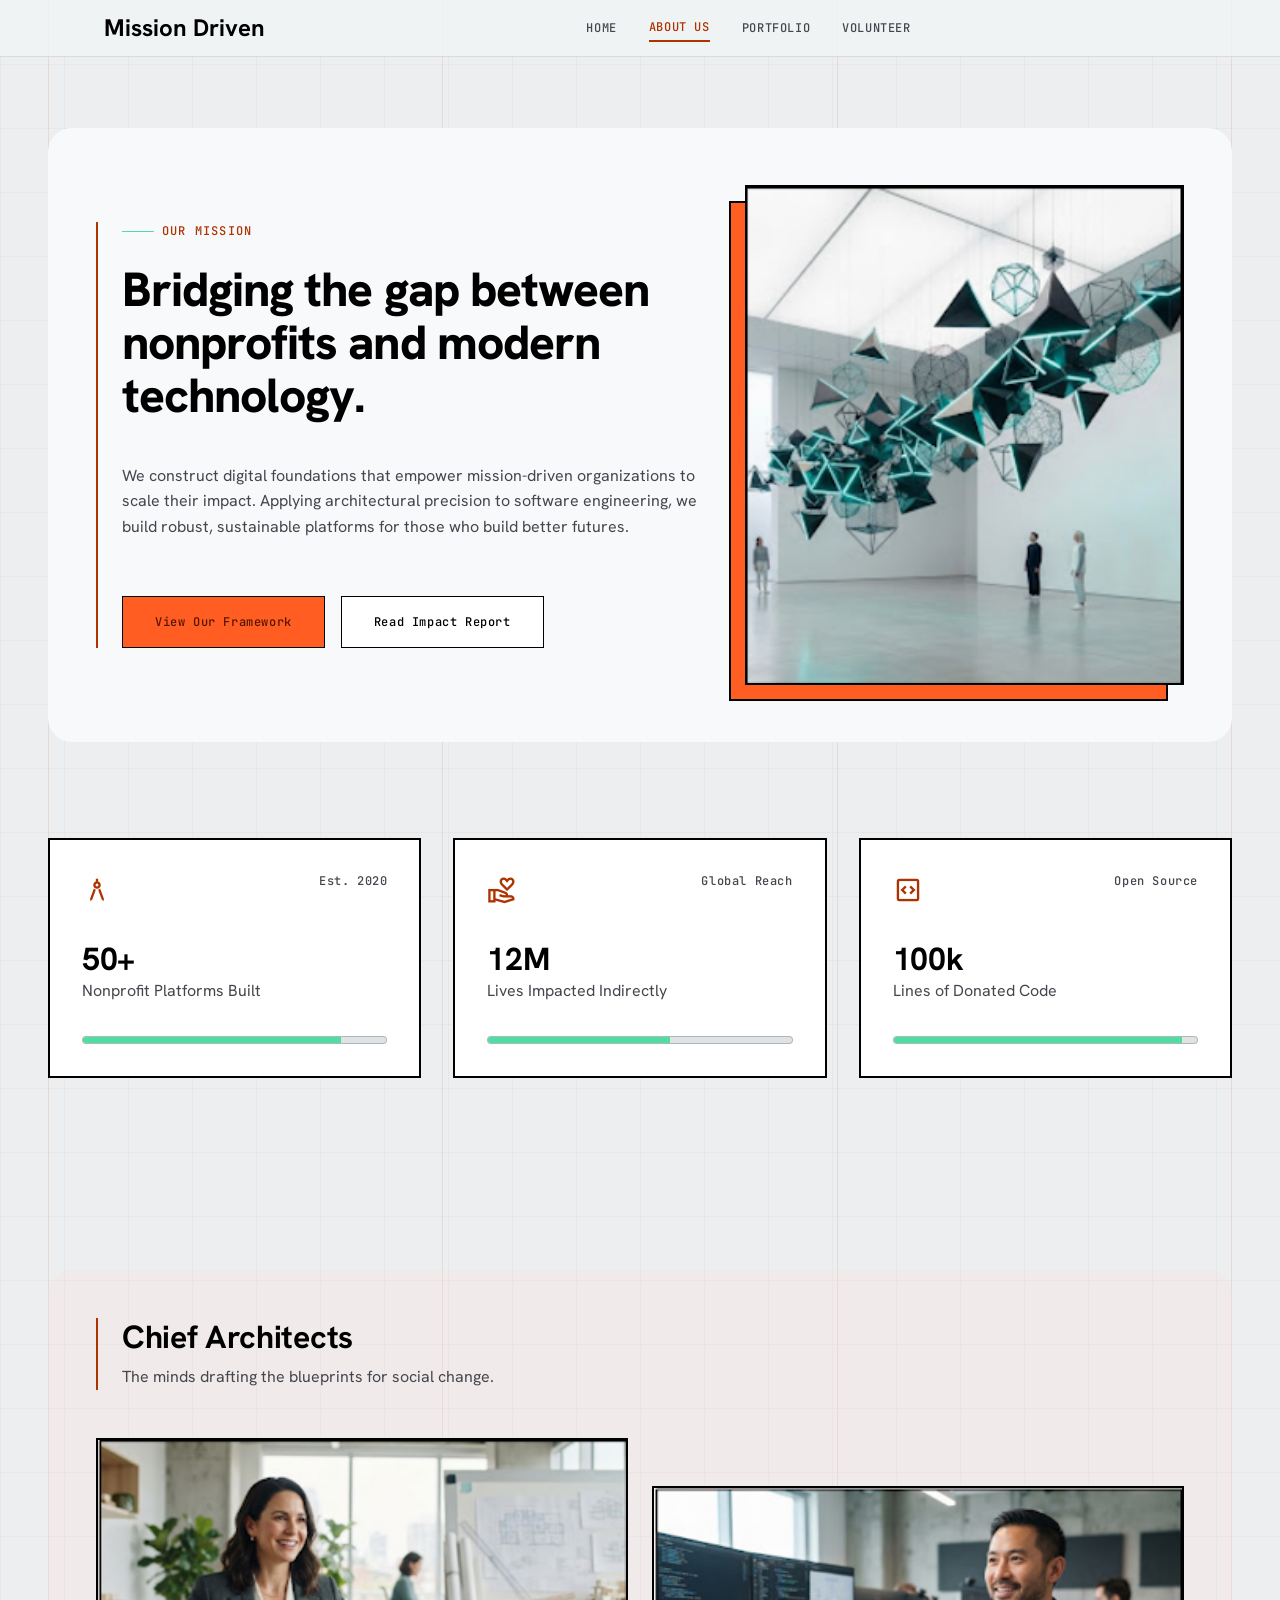
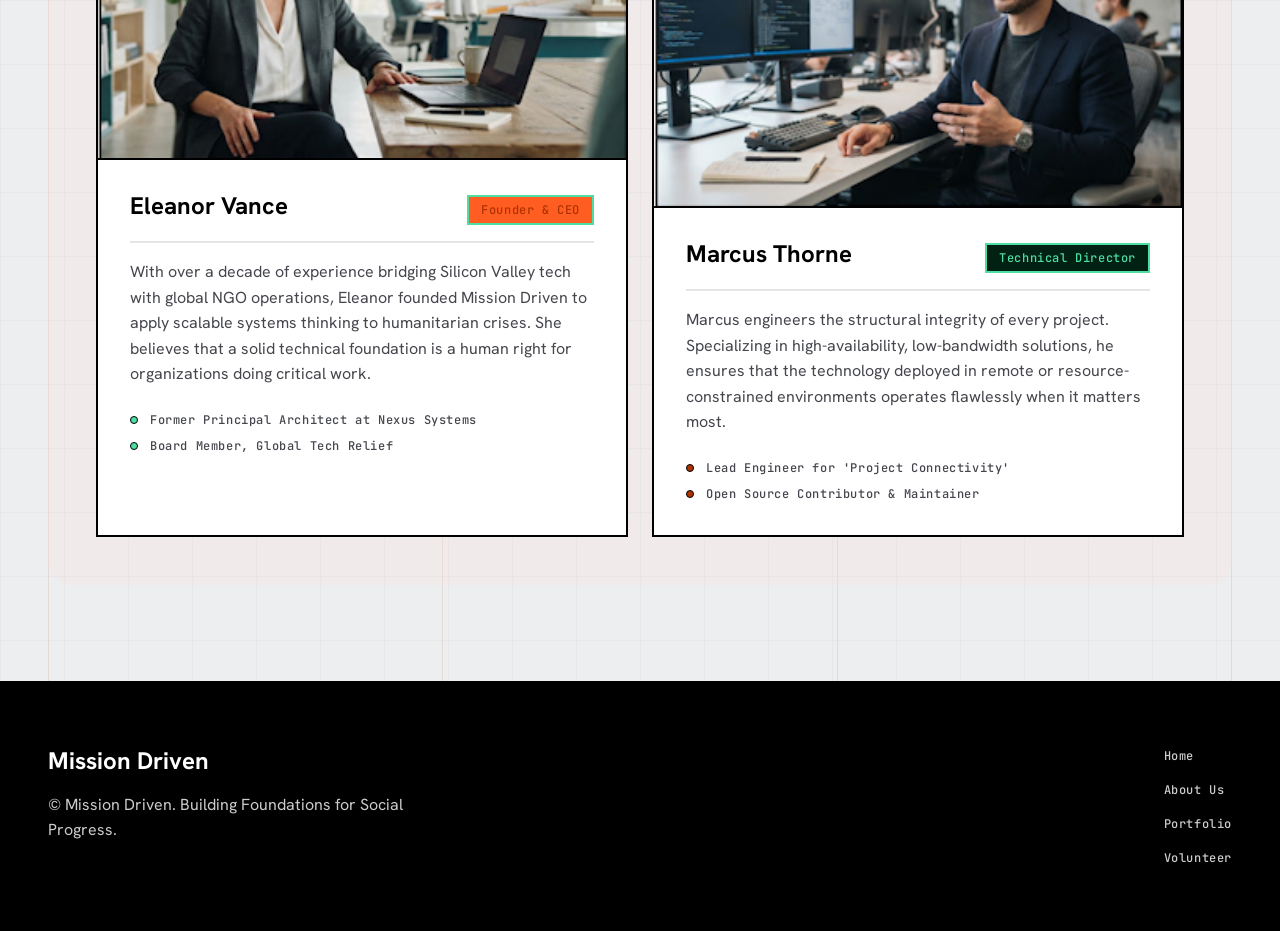
==== mission-driven-github-pages/about.html @ 4c07fe92 "Add files via upload" ====
<!DOCTYPE html>

<html lang="en"><head>
<meta charset="utf-8"/>
<meta content="width=device-width, initial-scale=1.0" name="viewport"/>
<title>About Us - Mission Driven</title>

<link href="https://fonts.googleapis.com/css2?family=Material+Symbols+Outlined:wght,FILL@100..700,0..1&amp;display=swap" rel="stylesheet"/>
<link href="https://fonts.googleapis.com/css2?family=Hanken+Grotesk:wght@400;700;800&amp;family=JetBrains+Mono:wght@500&amp;display=swap" rel="stylesheet"/>

<link href="styles.css" rel="stylesheet"/></head>
<body class="page-about bg-surface-container text-on-background font-body-md antialiased min-h-screen flex flex-col">
<!-- TopNavBar -->
<header class="bg-surface-container-low/80 dark:bg-surface-container-highest/80 backdrop-blur-md fixed top-0 w-full z-50 border-b border-primary/10 transition-all duration-200 ease-in-out border-b border-primary dark:border-outline-variant">
<div class="flex justify-between items-center w-full px-margin-desktop py-unit max-w-max-width mx-auto">
<div class="flex items-center gap-4">
<div class="h-10 w-10 overflow-hidden rounded">
</div>
<span class="font-headline-lg text-headline-lg-mobile font-bold text-primary dark:text-primary-fixed">Mission Driven</span>
</div>
<nav class="hidden md:flex gap-8 items-center h-full">
<a class="font-label-sm text-label-sm uppercase text-on-surface-variant hover:text-primary transition-colors hover:translate-x-[-2px] hover:translate-y-[-2px] hover:shadow-[2px_2px_0px_0px_rgba(173,51,0,1)] flex items-center h-full" href="index.html">Home</a>
<a class="font-label-sm text-label-sm uppercase text-secondary font-bold border-b-2 border-secondary pb-1 hover:translate-x-[-2px] hover:translate-y-[-2px] hover:shadow-[2px_2px_0px_0px_rgba(173,51,0,1)] flex items-center h-full h-[calc(100%-4px)] mt-1" href="about.html">About Us</a>
<a class="font-label-sm text-label-sm uppercase text-on-surface-variant hover:text-primary transition-colors hover:translate-x-[-2px] hover:translate-y-[-2px] hover:shadow-[2px_2px_0px_0px_rgba(173,51,0,1)] flex items-center h-full" href="portfolio.html">Portfolio</a>
<a class="font-label-sm text-label-sm uppercase text-on-surface-variant hover:text-primary transition-colors hover:translate-x-[-2px] hover:translate-y-[-2px] hover:shadow-[2px_2px_0px_0px_rgba(173,51,0,1)] flex items-center h-full" href="volunteer.html">Volunteer</a>
</nav>
<div class="flex items-center gap-4">
<button class="md:hidden text-primary">
<span class="material-symbols-outlined" data-icon="menu">menu</span>
</button>
</div>
</div>
</header>
<!-- Main Content Canvas -->
<main class="flex-grow w-full max-w-max-width mx-auto px-margin-mobile md:px-margin-desktop pt-32 pb-12 md:pb-24 flex flex-col gap-24 relative">
<!-- Structural Background Lines specific to main area -->
<div class="absolute inset-0 pointer-events-none hidden md:flex justify-between px-margin-desktop opacity-10">
<div class="w-px h-full bg-secondary"></div>
<div class="w-px h-full bg-secondary"></div>
<div class="w-px h-full bg-secondary"></div>
<div class="w-px h-full bg-secondary"></div>
</div>
<!-- Mission Hero Section (Asymmetric) -->
<section class="relative z-10 grid grid-cols-1 md:grid-cols-12 gap-gutter items-center min-h-[614px] bg-surface rounded-3xl p-6 md:p-12">
<div class="md:col-span-7 flex flex-col gap-6 structural-guide-y pl-6">
<div class="flex items-center gap-2 text-secondary font-label-sm text-label-sm uppercase tracking-widest">
<span class="w-8 h-px bg-tertiary-fixed-dim"></span>
                    Our Mission
                </div>
<h1 class="font-display-lg text-display-lg text-primary">
                    Bridging the gap between nonprofits and modern technology.
                </h1>
<p class="font-body-md text-body-md text-on-surface-variant max-w-2xl mt-4">
                    We construct digital foundations that empower mission-driven organizations to scale their impact. Applying architectural precision to software engineering, we build robust, sustainable platforms for those who build better futures.
                </p>
<div class="mt-8 flex gap-4">
<button class="bg-secondary-container text-on-secondary-container font-label-sm text-label-sm px-8 py-4 rounded border border-primary hover:translate-x-[-2px] hover:translate-y-[-2px] hover:shadow-[4px_4px_0px_0px_rgba(173,51,0,1)] transition-all" onclick="window.location.href='about.html#metrics'" type="button">
                        View Our Framework
                    </button>
<button class="bg-surface-container-lowest border border-primary text-primary font-label-sm text-label-sm px-8 py-4 rounded hover:translate-x-[-2px] hover:translate-y-[-2px] hover:shadow-[4px_4px_0px_0px_rgba(173,51,0,1)] transition-all" onclick="window.location.href='index.html#impact'" type="button">
                        Read Impact Report
                    </button>
</div>
</div>
<div class="md:col-span-5 relative h-[500px] w-full mt-12 md:mt-0">
<div class="absolute inset-0 bg-secondary-container rounded border-2 border-primary -translate-x-4 translate-y-4"></div>
<img alt="Abstract representation of technology bridging gaps" class="absolute inset-0 w-full h-full object-cover rounded border-2 border-primary transition-all duration-500 hover:ambient-shadow" data-alt="A striking digital installation art piece featuring glowing, generative geometric shapes suspended in a vast, minimalist gallery space. The room is illuminated by high-key, soft white lighting that creates a bright, modern light-mode aesthetic. The artwork relies on a sophisticated palette of deep blacks and pristine whites, punctuated by intense accents of vibrant teal. The mood is serene yet technologically advanced." src="images/about-hero.png"/>
</div>
</section>
<!-- Metrics / Impact Trackers Grid -->
<section class="relative z-10 w-full pb-24" id="metrics">
<div class="grid grid-cols-1 md:grid-cols-3 gap-8">
<!-- Metric 1 -->
<div class="p-8 border-2 border-primary rounded flex flex-col gap-4 hover:-translate-y-1 hover:ambient-shadow transition-all duration-300 bg-surface-container-lowest">
<div class="flex justify-between items-start">
<span class="material-symbols-outlined text-secondary text-3xl" data-icon="architecture">architecture</span>
<span class="font-label-sm text-label-sm text-on-surface-variant">Est. 2020</span>
</div>
<div class="mt-4">
<h3 class="font-headline-lg text-headline-lg text-primary">50+</h3>
<p class="font-body-md text-body-md text-on-surface-variant">Nonprofit Platforms Built</p>
</div>
<!-- Blueprint Progress Bar -->
<div class="w-full h-2 bg-surface-container-highest mt-4 flex rounded-full overflow-hidden border border-primary/20">
<div class="h-full w-[85%] bg-tertiary-fixed-dim"></div>
</div>
</div>
<!-- Metric 2 -->
<div class="p-8 border-2 border-primary rounded flex flex-col gap-4 hover:-translate-y-1 hover:ambient-shadow transition-all duration-300 bg-surface-container-lowest">
<div class="flex justify-between items-start">
<span class="material-symbols-outlined text-secondary text-3xl" data-icon="volunteer_activism">volunteer_activism</span>
<span class="font-label-sm text-label-sm text-on-surface-variant">Global Reach</span>
</div>
<div class="mt-4">
<h3 class="font-headline-lg text-headline-lg text-primary">12M</h3>
<p class="font-body-md text-body-md text-on-surface-variant">Lives Impacted Indirectly</p>
</div>
<!-- Blueprint Progress Bar -->
<div class="w-full h-2 bg-surface-container-highest mt-4 flex rounded-full overflow-hidden border border-primary/20">
<div class="h-full w-[60%] bg-tertiary-fixed-dim"></div>
</div>
</div>
<!-- Metric 3 -->
<div class="p-8 border-2 border-primary rounded flex flex-col gap-4 hover:-translate-y-1 hover:ambient-shadow transition-all duration-300 bg-surface-container-lowest">
<div class="flex justify-between items-start">
<span class="material-symbols-outlined text-secondary text-3xl" data-icon="code_blocks">code_blocks</span>
<span class="font-label-sm text-label-sm text-on-surface-variant">Open Source</span>
</div>
<div class="mt-4">
<h3 class="font-headline-lg text-headline-lg text-primary">100k</h3>
<p class="font-body-md text-body-md text-on-surface-variant">Lines of Donated Code</p>
</div>
<!-- Blueprint Progress Bar -->
<div class="w-full h-2 bg-surface-container-highest mt-4 flex rounded-full overflow-hidden border border-primary/20">
<div class="h-full w-[95%] bg-tertiary-fixed-dim"></div>
</div>
</div>
</div>
</section>
<!-- Leadership Team (Bento/Card Grid) -->
<section class="relative z-10 flex flex-col gap-12 bg-secondary-fixed/20 rounded-3xl p-6 md:p-12">
<div class="flex flex-col gap-2 md:w-1/2 structural-guide-y pl-6">
<h2 class="font-headline-lg text-headline-lg text-primary">Chief Architects</h2>
<p class="font-body-md text-body-md text-on-surface-variant">The minds drafting the blueprints for social change.</p>
</div>
<div class="grid grid-cols-1 md:grid-cols-2 gap-gutter">
<!-- Visionary Founder -->
<div class="border-2 border-primary rounded overflow-hidden group hover:-translate-y-1 hover:ambient-shadow transition-all duration-300 bg-surface-container-lowest">
<div class="h-80 w-full relative bg-secondary-container overflow-hidden border-b-2 border-primary">
<img alt="Visionary Founder" class="w-full h-full object-cover object-top transition-all duration-500 scale-100 group-hover:scale-105" data-alt="A candid, professional portrait of a visionary female founder in a bright, modern architectural office space. The lighting is natural and soft, emphasizing a warm, human-centric but authoritative presence. The background features subtle architectural blueprints on a drafting table. The aesthetic relies on a clean palette of crisp whites, slate greys, and a touch of teal, conveying modern corporate minimalism and purpose." src="images/eleanor-vance.png"/>
</div>
<div class="p-8 flex flex-col gap-4">
<div class="flex justify-between items-baseline border-b-2 border-primary/10 pb-4">
<h3 class="font-headline-lg-mobile text-headline-lg-mobile text-primary">Eleanor Vance</h3>
<span class="font-label-sm text-label-sm text-secondary bg-secondary-container px-3 py-1 rounded border-tertiary-fixed-dim border-2">Founder &amp; CEO</span>
</div>
<p class="font-body-md text-body-md text-on-surface-variant">
                            With over a decade of experience bridging Silicon Valley tech with global NGO operations, Eleanor founded Mission Driven to apply scalable systems thinking to humanitarian crises. She believes that a solid technical foundation is a human right for organizations doing critical work.
                        </p>
<ul class="flex flex-col gap-2 mt-2">
<li class="flex items-center gap-3 font-label-sm text-label-sm text-on-surface-variant">
<span class="w-2 h-2 bg-tertiary-fixed-dim rounded-full border border-primary"></span>
                                Former Principal Architect at Nexus Systems
                            </li>
<li class="flex items-center gap-3 font-label-sm text-label-sm text-on-surface-variant">
<span class="w-2 h-2 bg-tertiary-fixed-dim rounded-full border border-primary"></span>
                                Board Member, Global Tech Relief
                            </li>
</ul>
</div>
</div>
<!-- Technical Director -->
<div class="border-2 border-primary rounded overflow-hidden group hover:-translate-y-1 hover:ambient-shadow transition-all duration-300 md:mt-12 bg-surface-container-lowest">
<div class="h-80 w-full relative bg-tertiary-fixed-dim/20 overflow-hidden border-b-2 border-primary">
<img alt="Technical Director" class="w-full h-full object-cover object-top transition-all duration-500 scale-100 group-hover:scale-105" data-alt="A professional, candid portrait of a male technical director in a clean, minimalist software development studio. The environment is well-lit with cool, modern lighting, suggesting precision and technical expertise. The background is slightly out of focus, showing dual monitors with code structure. The visual style is crisp, utilizing deep slate tones and white, maintaining a professional and approachable corporate aesthetic." src="images/marcus-thorne.png"/>
</div>
<div class="p-8 flex flex-col gap-4">
<div class="flex justify-between items-baseline border-b-2 border-primary/10 pb-4">
<h3 class="font-headline-lg-mobile text-headline-lg-mobile text-primary">Marcus Thorne</h3>
<span class="font-label-sm text-label-sm text-tertiary-fixed-dim bg-tertiary-container px-3 py-1 rounded border-tertiary-fixed-dim border-2">Technical Director</span>
</div>
<p class="font-body-md text-body-md text-on-surface-variant">
                            Marcus engineers the structural integrity of every project. Specializing in high-availability, low-bandwidth solutions, he ensures that the technology deployed in remote or resource-constrained environments operates flawlessly when it matters most.
                        </p>
<ul class="flex flex-col gap-2 mt-2">
<li class="flex items-center gap-3 font-label-sm text-label-sm text-on-surface-variant">
<span class="w-2 h-2 bg-secondary rounded-full border border-primary"></span>
                                Lead Engineer for 'Project Connectivity'
                            </li>
<li class="flex items-center gap-3 font-label-sm text-label-sm text-on-surface-variant">
<span class="w-2 h-2 bg-secondary rounded-full border border-primary"></span>
                                Open Source Contributor &amp; Maintainer
                            </li>
</ul>
</div>
</div>
</div>
</section>
</main>
<!-- Footer -->
<footer class="bg-primary border-t-2 border-primary dark:border-outline w-full py-16 px-margin-desktop mt-auto">
<div class="flex flex-col md:flex-row justify-between items-start gap-gutter max-w-max-width mx-auto">
<div class="flex flex-col gap-4 mb-4 md:mb-0">
<div class="font-headline-lg text-headline-lg-mobile text-on-primary">
                Mission Driven
            </div>
<div class="font-body-md text-body-md text-on-primary/80 max-w-sm">
                © Mission Driven. Building Foundations for Social Progress.
            </div>
</div>
<nav class="flex flex-col gap-4 mb-4 md:mb-0">
<a class="font-label-sm text-label-sm text-on-primary/80 hover:text-secondary-fixed transition-colors" href="index.html">Home</a>
<a class="font-label-sm text-label-sm text-on-primary/80 hover:text-secondary-fixed transition-colors" href="about.html">About Us</a>
<a class="font-label-sm text-label-sm text-on-primary/80 hover:text-secondary-fixed transition-colors" href="portfolio.html">Portfolio</a>
<a class="font-label-sm text-label-sm text-on-primary/80 hover:text-secondary-fixed transition-colors" href="volunteer.html">Volunteer</a>
</nav>
</div>
</footer>
</body></html>
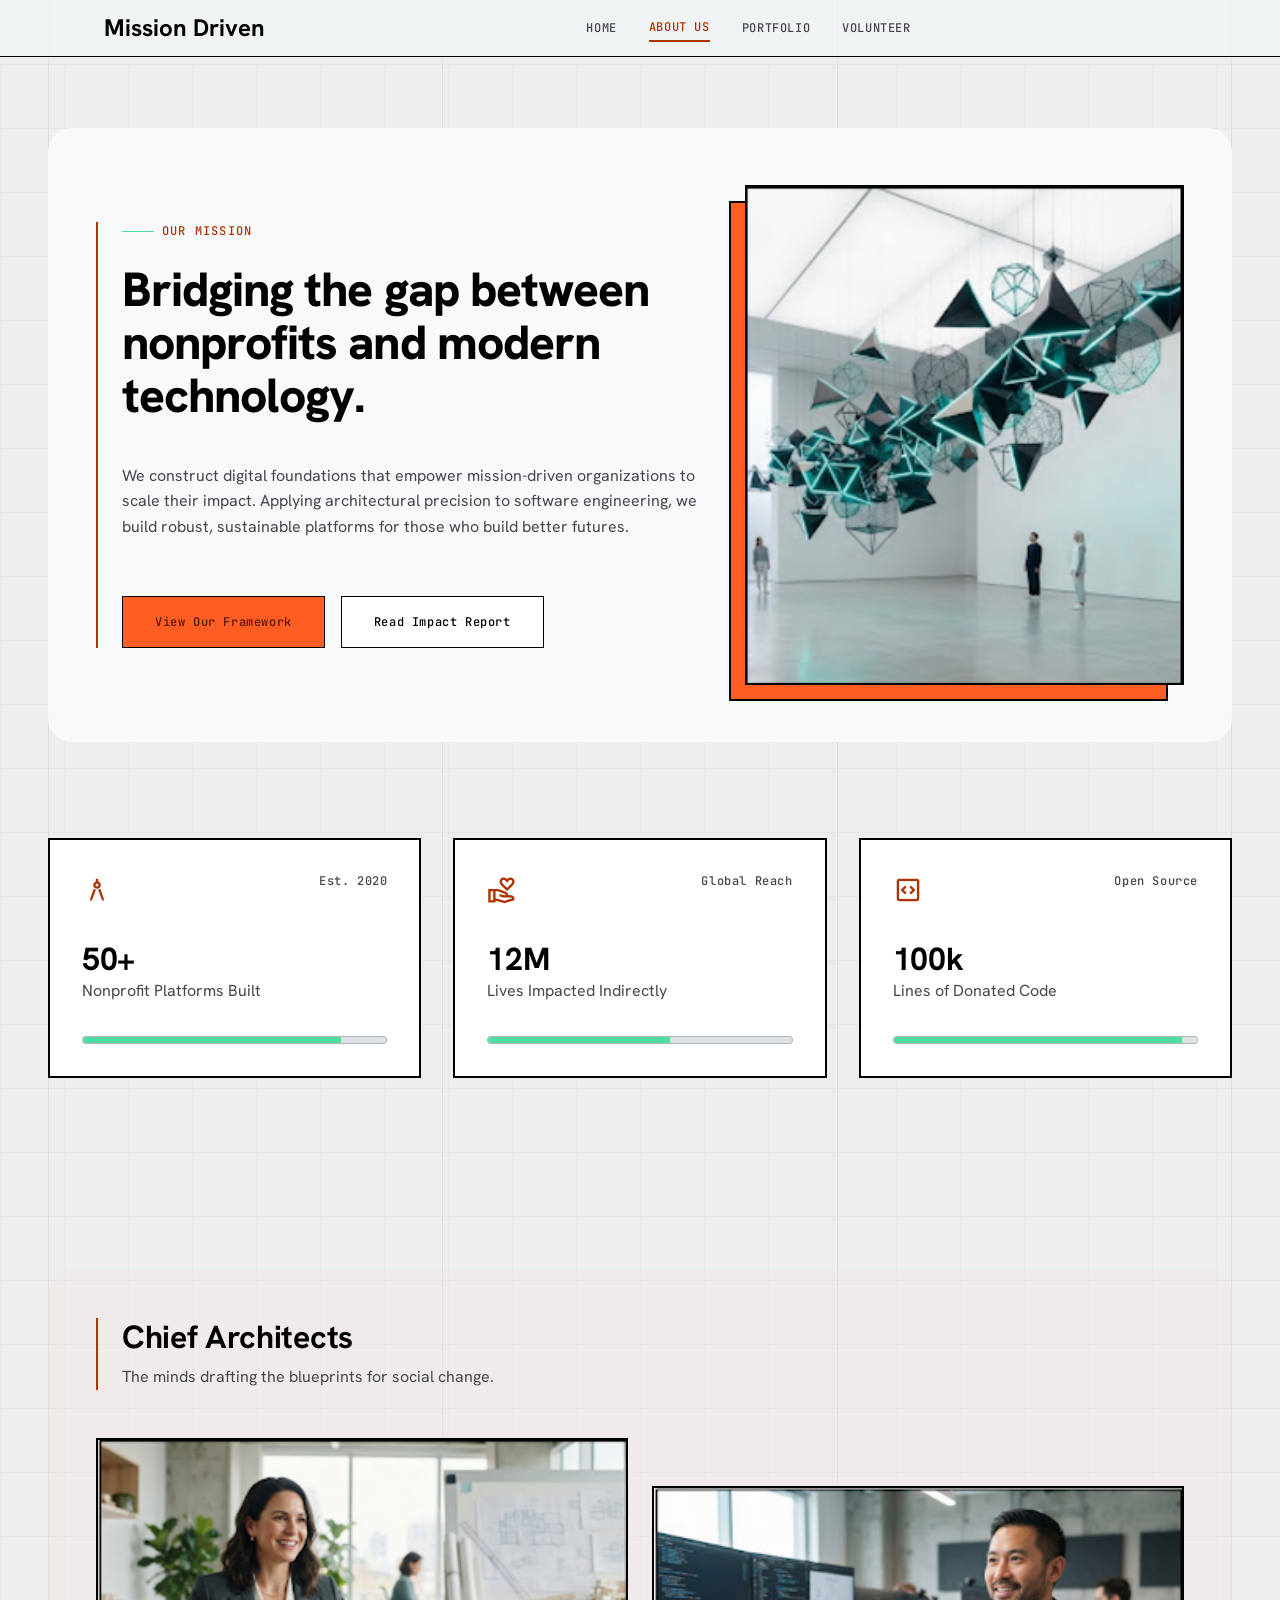
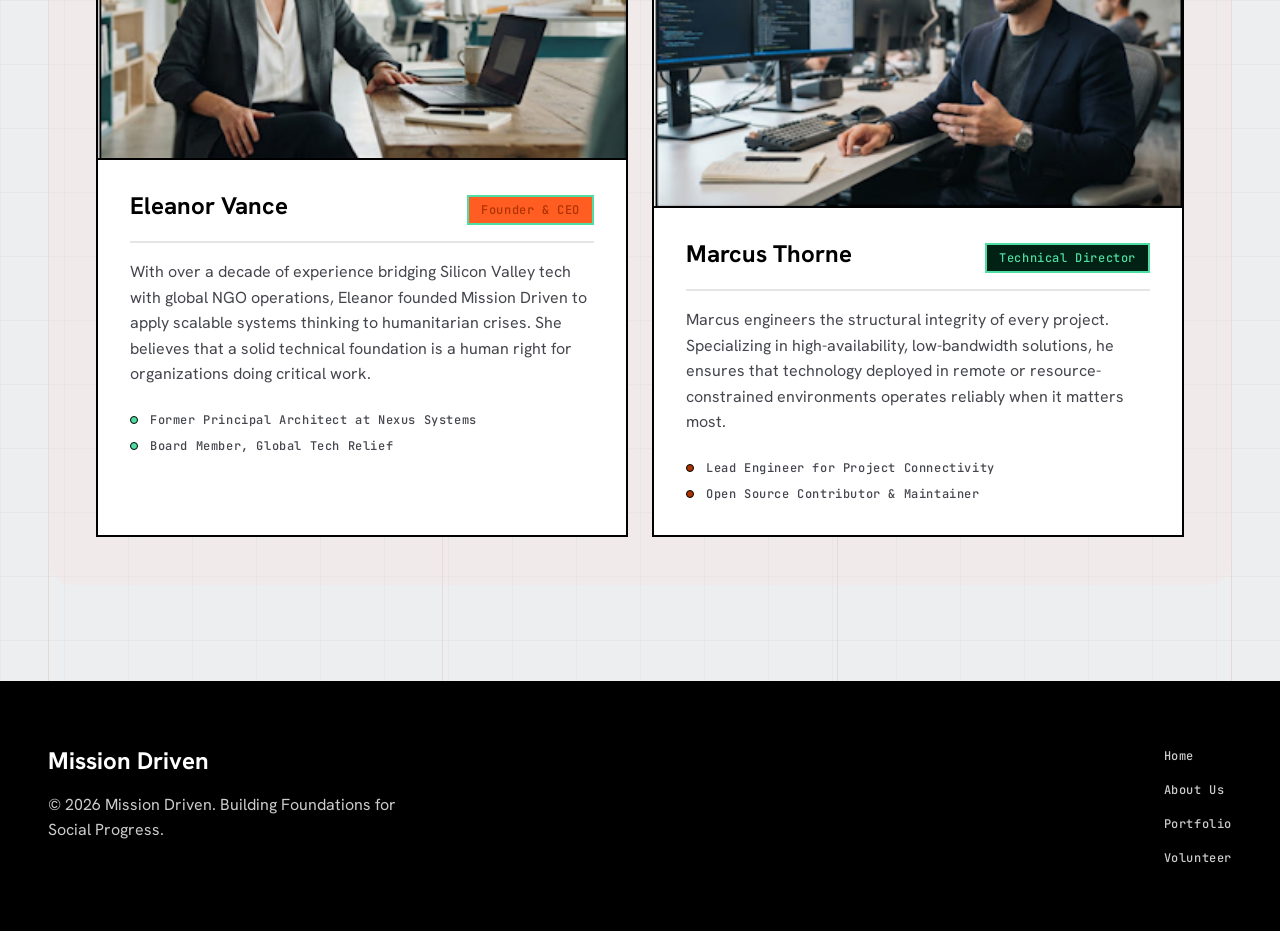
==== commit f5aa722c: "Update about.html" ====
--- a/mission-driven-github-pages/about.html
+++ b/mission-driven-github-pages/about.html
@@ -1,199 +1,397 @@
 <!DOCTYPE html>
-
-<html lang="en"><head>
-<meta charset="utf-8"/>
-<meta content="width=device-width, initial-scale=1.0" name="viewport"/>
-<title>About Us - Mission Driven</title>
-
-<link href="https://fonts.googleapis.com/css2?family=Material+Symbols+Outlined:wght,FILL@100..700,0..1&amp;display=swap" rel="stylesheet"/>
-<link href="https://fonts.googleapis.com/css2?family=Hanken+Grotesk:wght@400;700;800&amp;family=JetBrains+Mono:wght@500&amp;display=swap" rel="stylesheet"/>
-
-<link href="styles.css" rel="stylesheet"/></head>
+<html lang="en">
+<head>
+  <meta charset="utf-8" />
+  <meta name="viewport" content="width=device-width, initial-scale=1.0" />
+
+  <title>About Us - Mission Driven</title>
+
+  <link
+    href="https://fonts.googleapis.com/css2?family=Material+Symbols+Outlined:wght,FILL@100..700,0..1&display=swap"
+    rel="stylesheet"
+  />
+
+  <link
+    href="https://fonts.googleapis.com/css2?family=Hanken+Grotesk:wght@400;700;800&family=JetBrains+Mono:wght@500&display=swap"
+    rel="stylesheet"
+  />
+
+  <link href="styles.css" rel="stylesheet" />
+</head>
+
 <body class="page-about bg-surface-container text-on-background font-body-md antialiased min-h-screen flex flex-col">
-<!-- TopNavBar -->
-<header class="bg-surface-container-low/80 dark:bg-surface-container-highest/80 backdrop-blur-md fixed top-0 w-full z-50 border-b border-primary/10 transition-all duration-200 ease-in-out border-b border-primary dark:border-outline-variant">
-<div class="flex justify-between items-center w-full px-margin-desktop py-unit max-w-max-width mx-auto">
-<div class="flex items-center gap-4">
-<div class="h-10 w-10 overflow-hidden rounded">
-</div>
-<span class="font-headline-lg text-headline-lg-mobile font-bold text-primary dark:text-primary-fixed">Mission Driven</span>
-</div>
-<nav class="hidden md:flex gap-8 items-center h-full">
-<a class="font-label-sm text-label-sm uppercase text-on-surface-variant hover:text-primary transition-colors hover:translate-x-[-2px] hover:translate-y-[-2px] hover:shadow-[2px_2px_0px_0px_rgba(173,51,0,1)] flex items-center h-full" href="index.html">Home</a>
-<a class="font-label-sm text-label-sm uppercase text-secondary font-bold border-b-2 border-secondary pb-1 hover:translate-x-[-2px] hover:translate-y-[-2px] hover:shadow-[2px_2px_0px_0px_rgba(173,51,0,1)] flex items-center h-full h-[calc(100%-4px)] mt-1" href="about.html">About Us</a>
-<a class="font-label-sm text-label-sm uppercase text-on-surface-variant hover:text-primary transition-colors hover:translate-x-[-2px] hover:translate-y-[-2px] hover:shadow-[2px_2px_0px_0px_rgba(173,51,0,1)] flex items-center h-full" href="portfolio.html">Portfolio</a>
-<a class="font-label-sm text-label-sm uppercase text-on-surface-variant hover:text-primary transition-colors hover:translate-x-[-2px] hover:translate-y-[-2px] hover:shadow-[2px_2px_0px_0px_rgba(173,51,0,1)] flex items-center h-full" href="volunteer.html">Volunteer</a>
-</nav>
-<div class="flex items-center gap-4">
-<button class="md:hidden text-primary">
-<span class="material-symbols-outlined" data-icon="menu">menu</span>
-</button>
-</div>
-</div>
-</header>
-<!-- Main Content Canvas -->
-<main class="flex-grow w-full max-w-max-width mx-auto px-margin-mobile md:px-margin-desktop pt-32 pb-12 md:pb-24 flex flex-col gap-24 relative">
-<!-- Structural Background Lines specific to main area -->
-<div class="absolute inset-0 pointer-events-none hidden md:flex justify-between px-margin-desktop opacity-10">
-<div class="w-px h-full bg-secondary"></div>
-<div class="w-px h-full bg-secondary"></div>
-<div class="w-px h-full bg-secondary"></div>
-<div class="w-px h-full bg-secondary"></div>
-</div>
-<!-- Mission Hero Section (Asymmetric) -->
-<section class="relative z-10 grid grid-cols-1 md:grid-cols-12 gap-gutter items-center min-h-[614px] bg-surface rounded-3xl p-6 md:p-12">
-<div class="md:col-span-7 flex flex-col gap-6 structural-guide-y pl-6">
-<div class="flex items-center gap-2 text-secondary font-label-sm text-label-sm uppercase tracking-widest">
-<span class="w-8 h-px bg-tertiary-fixed-dim"></span>
-                    Our Mission
-                </div>
-<h1 class="font-display-lg text-display-lg text-primary">
-                    Bridging the gap between nonprofits and modern technology.
-                </h1>
-<p class="font-body-md text-body-md text-on-surface-variant max-w-2xl mt-4">
-                    We construct digital foundations that empower mission-driven organizations to scale their impact. Applying architectural precision to software engineering, we build robust, sustainable platforms for those who build better futures.
-                </p>
-<div class="mt-8 flex gap-4">
-<button class="bg-secondary-container text-on-secondary-container font-label-sm text-label-sm px-8 py-4 rounded border border-primary hover:translate-x-[-2px] hover:translate-y-[-2px] hover:shadow-[4px_4px_0px_0px_rgba(173,51,0,1)] transition-all" onclick="window.location.href='about.html#metrics'" type="button">
-                        View Our Framework
-                    </button>
-<button class="bg-surface-container-lowest border border-primary text-primary font-label-sm text-label-sm px-8 py-4 rounded hover:translate-x-[-2px] hover:translate-y-[-2px] hover:shadow-[4px_4px_0px_0px_rgba(173,51,0,1)] transition-all" onclick="window.location.href='index.html#impact'" type="button">
-                        Read Impact Report
-                    </button>
-</div>
-</div>
-<div class="md:col-span-5 relative h-[500px] w-full mt-12 md:mt-0">
-<div class="absolute inset-0 bg-secondary-container rounded border-2 border-primary -translate-x-4 translate-y-4"></div>
-<img alt="Abstract representation of technology bridging gaps" class="absolute inset-0 w-full h-full object-cover rounded border-2 border-primary transition-all duration-500 hover:ambient-shadow" data-alt="A striking digital installation art piece featuring glowing, generative geometric shapes suspended in a vast, minimalist gallery space. The room is illuminated by high-key, soft white lighting that creates a bright, modern light-mode aesthetic. The artwork relies on a sophisticated palette of deep blacks and pristine whites, punctuated by intense accents of vibrant teal. The mood is serene yet technologically advanced." src="images/about-hero.png"/>
-</div>
-</section>
-<!-- Metrics / Impact Trackers Grid -->
-<section class="relative z-10 w-full pb-24" id="metrics">
-<div class="grid grid-cols-1 md:grid-cols-3 gap-8">
-<!-- Metric 1 -->
-<div class="p-8 border-2 border-primary rounded flex flex-col gap-4 hover:-translate-y-1 hover:ambient-shadow transition-all duration-300 bg-surface-container-lowest">
-<div class="flex justify-between items-start">
-<span class="material-symbols-outlined text-secondary text-3xl" data-icon="architecture">architecture</span>
-<span class="font-label-sm text-label-sm text-on-surface-variant">Est. 2020</span>
-</div>
-<div class="mt-4">
-<h3 class="font-headline-lg text-headline-lg text-primary">50+</h3>
-<p class="font-body-md text-body-md text-on-surface-variant">Nonprofit Platforms Built</p>
-</div>
-<!-- Blueprint Progress Bar -->
-<div class="w-full h-2 bg-surface-container-highest mt-4 flex rounded-full overflow-hidden border border-primary/20">
-<div class="h-full w-[85%] bg-tertiary-fixed-dim"></div>
-</div>
-</div>
-<!-- Metric 2 -->
-<div class="p-8 border-2 border-primary rounded flex flex-col gap-4 hover:-translate-y-1 hover:ambient-shadow transition-all duration-300 bg-surface-container-lowest">
-<div class="flex justify-between items-start">
-<span class="material-symbols-outlined text-secondary text-3xl" data-icon="volunteer_activism">volunteer_activism</span>
-<span class="font-label-sm text-label-sm text-on-surface-variant">Global Reach</span>
-</div>
-<div class="mt-4">
-<h3 class="font-headline-lg text-headline-lg text-primary">12M</h3>
-<p class="font-body-md text-body-md text-on-surface-variant">Lives Impacted Indirectly</p>
-</div>
-<!-- Blueprint Progress Bar -->
-<div class="w-full h-2 bg-surface-container-highest mt-4 flex rounded-full overflow-hidden border border-primary/20">
-<div class="h-full w-[60%] bg-tertiary-fixed-dim"></div>
-</div>
-</div>
-<!-- Metric 3 -->
-<div class="p-8 border-2 border-primary rounded flex flex-col gap-4 hover:-translate-y-1 hover:ambient-shadow transition-all duration-300 bg-surface-container-lowest">
-<div class="flex justify-between items-start">
-<span class="material-symbols-outlined text-secondary text-3xl" data-icon="code_blocks">code_blocks</span>
-<span class="font-label-sm text-label-sm text-on-surface-variant">Open Source</span>
-</div>
-<div class="mt-4">
-<h3 class="font-headline-lg text-headline-lg text-primary">100k</h3>
-<p class="font-body-md text-body-md text-on-surface-variant">Lines of Donated Code</p>
-</div>
-<!-- Blueprint Progress Bar -->
-<div class="w-full h-2 bg-surface-container-highest mt-4 flex rounded-full overflow-hidden border border-primary/20">
-<div class="h-full w-[95%] bg-tertiary-fixed-dim"></div>
-</div>
-</div>
-</div>
-</section>
-<!-- Leadership Team (Bento/Card Grid) -->
-<section class="relative z-10 flex flex-col gap-12 bg-secondary-fixed/20 rounded-3xl p-6 md:p-12">
-<div class="flex flex-col gap-2 md:w-1/2 structural-guide-y pl-6">
-<h2 class="font-headline-lg text-headline-lg text-primary">Chief Architects</h2>
-<p class="font-body-md text-body-md text-on-surface-variant">The minds drafting the blueprints for social change.</p>
-</div>
-<div class="grid grid-cols-1 md:grid-cols-2 gap-gutter">
-<!-- Visionary Founder -->
-<div class="border-2 border-primary rounded overflow-hidden group hover:-translate-y-1 hover:ambient-shadow transition-all duration-300 bg-surface-container-lowest">
-<div class="h-80 w-full relative bg-secondary-container overflow-hidden border-b-2 border-primary">
-<img alt="Visionary Founder" class="w-full h-full object-cover object-top transition-all duration-500 scale-100 group-hover:scale-105" data-alt="A candid, professional portrait of a visionary female founder in a bright, modern architectural office space. The lighting is natural and soft, emphasizing a warm, human-centric but authoritative presence. The background features subtle architectural blueprints on a drafting table. The aesthetic relies on a clean palette of crisp whites, slate greys, and a touch of teal, conveying modern corporate minimalism and purpose." src="images/eleanor-vance.png"/>
-</div>
-<div class="p-8 flex flex-col gap-4">
-<div class="flex justify-between items-baseline border-b-2 border-primary/10 pb-4">
-<h3 class="font-headline-lg-mobile text-headline-lg-mobile text-primary">Eleanor Vance</h3>
-<span class="font-label-sm text-label-sm text-secondary bg-secondary-container px-3 py-1 rounded border-tertiary-fixed-dim border-2">Founder &amp; CEO</span>
-</div>
-<p class="font-body-md text-body-md text-on-surface-variant">
-                            With over a decade of experience bridging Silicon Valley tech with global NGO operations, Eleanor founded Mission Driven to apply scalable systems thinking to humanitarian crises. She believes that a solid technical foundation is a human right for organizations doing critical work.
-                        </p>
-<ul class="flex flex-col gap-2 mt-2">
-<li class="flex items-center gap-3 font-label-sm text-label-sm text-on-surface-variant">
-<span class="w-2 h-2 bg-tertiary-fixed-dim rounded-full border border-primary"></span>
-                                Former Principal Architect at Nexus Systems
-                            </li>
-<li class="flex items-center gap-3 font-label-sm text-label-sm text-on-surface-variant">
-<span class="w-2 h-2 bg-tertiary-fixed-dim rounded-full border border-primary"></span>
-                                Board Member, Global Tech Relief
-                            </li>
-</ul>
-</div>
-</div>
-<!-- Technical Director -->
-<div class="border-2 border-primary rounded overflow-hidden group hover:-translate-y-1 hover:ambient-shadow transition-all duration-300 md:mt-12 bg-surface-container-lowest">
-<div class="h-80 w-full relative bg-tertiary-fixed-dim/20 overflow-hidden border-b-2 border-primary">
-<img alt="Technical Director" class="w-full h-full object-cover object-top transition-all duration-500 scale-100 group-hover:scale-105" data-alt="A professional, candid portrait of a male technical director in a clean, minimalist software development studio. The environment is well-lit with cool, modern lighting, suggesting precision and technical expertise. The background is slightly out of focus, showing dual monitors with code structure. The visual style is crisp, utilizing deep slate tones and white, maintaining a professional and approachable corporate aesthetic." src="images/marcus-thorne.png"/>
-</div>
-<div class="p-8 flex flex-col gap-4">
-<div class="flex justify-between items-baseline border-b-2 border-primary/10 pb-4">
-<h3 class="font-headline-lg-mobile text-headline-lg-mobile text-primary">Marcus Thorne</h3>
-<span class="font-label-sm text-label-sm text-tertiary-fixed-dim bg-tertiary-container px-3 py-1 rounded border-tertiary-fixed-dim border-2">Technical Director</span>
-</div>
-<p class="font-body-md text-body-md text-on-surface-variant">
-                            Marcus engineers the structural integrity of every project. Specializing in high-availability, low-bandwidth solutions, he ensures that the technology deployed in remote or resource-constrained environments operates flawlessly when it matters most.
-                        </p>
-<ul class="flex flex-col gap-2 mt-2">
-<li class="flex items-center gap-3 font-label-sm text-label-sm text-on-surface-variant">
-<span class="w-2 h-2 bg-secondary rounded-full border border-primary"></span>
-                                Lead Engineer for 'Project Connectivity'
-                            </li>
-<li class="flex items-center gap-3 font-label-sm text-label-sm text-on-surface-variant">
-<span class="w-2 h-2 bg-secondary rounded-full border border-primary"></span>
-                                Open Source Contributor &amp; Maintainer
-                            </li>
-</ul>
-</div>
-</div>
-</div>
-</section>
-</main>
-<!-- Footer -->
-<footer class="bg-primary border-t-2 border-primary dark:border-outline w-full py-16 px-margin-desktop mt-auto">
-<div class="flex flex-col md:flex-row justify-between items-start gap-gutter max-w-max-width mx-auto">
-<div class="flex flex-col gap-4 mb-4 md:mb-0">
-<div class="font-headline-lg text-headline-lg-mobile text-on-primary">
-                Mission Driven
+
+  <!-- Top Navigation -->
+  <header class="bg-surface-container-low/80 dark:bg-surface-container-highest/80 backdrop-blur-md fixed top-0 w-full z-50 border-b border-primary dark:border-outline-variant transition-all duration-200 ease-in-out">
+    <div class="flex justify-between items-center w-full px-margin-desktop py-unit max-w-max-width mx-auto">
+
+      <div class="flex items-center gap-4">
+        <div class="h-10 w-10 overflow-hidden rounded"></div>
+
+        <span class="font-headline-lg text-headline-lg-mobile font-bold text-primary dark:text-primary-fixed">
+          Mission Driven
+        </span>
+      </div>
+
+      <nav class="hidden md:flex gap-8 items-center h-full">
+        <a
+          class="font-label-sm text-label-sm uppercase text-on-surface-variant hover:text-primary transition-colors hover:translate-x-[-2px] hover:translate-y-[-2px] hover:shadow-[2px_2px_0px_0px_rgba(173,51,0,1)] flex items-center h-full"
+          href="index.html"
+        >
+          Home
+        </a>
+
+        <a
+          class="font-label-sm text-label-sm uppercase text-secondary font-bold border-b-2 border-secondary pb-1 hover:translate-x-[-2px] hover:translate-y-[-2px] hover:shadow-[2px_2px_0px_0px_rgba(173,51,0,1)] flex items-center h-[calc(100%-4px)] mt-1"
+          href="about.html"
+        >
+          About Us
+        </a>
+
+        <a
+          class="font-label-sm text-label-sm uppercase text-on-surface-variant hover:text-primary transition-colors hover:translate-x-[-2px] hover:translate-y-[-2px] hover:shadow-[2px_2px_0px_0px_rgba(173,51,0,1)] flex items-center h-full"
+          href="portfolio.html"
+        >
+          Portfolio
+        </a>
+
+        <a
+          class="font-label-sm text-label-sm uppercase text-on-surface-variant hover:text-primary transition-colors hover:translate-x-[-2px] hover:translate-y-[-2px] hover:shadow-[2px_2px_0px_0px_rgba(173,51,0,1)] flex items-center h-full"
+          href="volunteer.html"
+        >
+          Volunteer
+        </a>
+      </nav>
+
+      <div class="flex items-center gap-4">
+        <button class="md:hidden text-primary">
+          <span class="material-symbols-outlined" data-icon="menu">
+            menu
+          </span>
+        </button>
+      </div>
+
+    </div>
+  </header>
+
+  <!-- Main Content -->
+  <main class="flex-grow w-full max-w-max-width mx-auto px-margin-mobile md:px-margin-desktop pt-32 pb-12 md:pb-24 flex flex-col gap-24 relative">
+
+    <!-- Structural Background Lines -->
+    <div class="absolute inset-0 pointer-events-none hidden md:flex justify-between px-margin-desktop opacity-10">
+      <div class="w-px h-full bg-secondary"></div>
+      <div class="w-px h-full bg-secondary"></div>
+      <div class="w-px h-full bg-secondary"></div>
+      <div class="w-px h-full bg-secondary"></div>
+    </div>
+
+    <!-- Mission Hero -->
+    <section class="relative z-10 grid grid-cols-1 md:grid-cols-12 gap-gutter items-center min-h-[614px] bg-surface rounded-3xl p-6 md:p-12">
+
+      <div class="md:col-span-7 flex flex-col gap-6 structural-guide-y pl-6">
+
+        <div class="flex items-center gap-2 text-secondary font-label-sm text-label-sm uppercase tracking-widest">
+          <span class="w-8 h-px bg-tertiary-fixed-dim"></span>
+          Our Mission
+        </div>
+
+        <h1 class="font-display-lg text-display-lg text-primary">
+          Bridging the gap between nonprofits and modern technology.
+        </h1>
+
+        <p class="font-body-md text-body-md text-on-surface-variant max-w-2xl mt-4">
+          We construct digital foundations that empower mission-driven organizations
+          to scale their impact. Applying architectural precision to software engineering,
+          we build robust, sustainable platforms for those who build better futures.
+        </p>
+
+        <div class="mt-8 flex flex-wrap gap-4">
+
+          <button
+            class="bg-secondary-container text-on-secondary-container font-label-sm text-label-sm px-8 py-4 rounded border border-primary hover:translate-x-[-2px] hover:translate-y-[-2px] hover:shadow-[4px_4px_0px_0px_rgba(173,51,0,1)] transition-all"
+            onclick="window.location.href='about.html#metrics'"
+            type="button"
+          >
+            View Our Framework
+          </button>
+
+          <button
+            class="bg-surface-container-lowest border border-primary text-primary font-label-sm text-label-sm px-8 py-4 rounded hover:translate-x-[-2px] hover:translate-y-[-2px] hover:shadow-[4px_4px_0px_0px_rgba(173,51,0,1)] transition-all"
+            onclick="window.location.href='index.html#impact'"
+            type="button"
+          >
+            Read Impact Report
+          </button>
+
+        </div>
+
+      </div>
+
+      <div class="md:col-span-5 relative h-[500px] w-full mt-12 md:mt-0">
+        <div class="absolute inset-0 bg-secondary-container rounded border-2 border-primary -translate-x-4 translate-y-4"></div>
+
+        <img
+          src="images/about-hero.png"
+          alt="Abstract representation of technology bridging gaps"
+          class="absolute inset-0 w-full h-full object-cover rounded border-2 border-primary transition-all duration-500 hover:ambient-shadow"
+          data-alt="A striking digital installation art piece featuring glowing generative geometric shapes suspended in a minimalist gallery space."
+        />
+      </div>
+
+    </section>
+
+    <!-- Metrics -->
+    <section class="relative z-10 w-full pb-24" id="metrics">
+      <div class="grid grid-cols-1 md:grid-cols-3 gap-8">
+
+        <!-- Metric 1 -->
+        <div class="p-8 border-2 border-primary rounded flex flex-col gap-4 hover:-translate-y-1 hover:ambient-shadow transition-all duration-300 bg-surface-container-lowest">
+
+          <div class="flex justify-between items-start">
+            <span class="material-symbols-outlined text-secondary text-3xl" data-icon="architecture">
+              architecture
+            </span>
+
+            <span class="font-label-sm text-label-sm text-on-surface-variant">
+              Est. 2020
+            </span>
+          </div>
+
+          <div class="mt-4">
+            <h3 class="font-headline-lg text-headline-lg text-primary">
+              50+
+            </h3>
+
+            <p class="font-body-md text-body-md text-on-surface-variant">
+              Nonprofit Platforms Built
+            </p>
+          </div>
+
+          <div class="w-full h-2 bg-surface-container-highest mt-4 flex rounded-full overflow-hidden border border-primary/20">
+            <div class="h-full w-[85%] bg-tertiary-fixed-dim"></div>
+          </div>
+
+        </div>
+
+        <!-- Metric 2 -->
+        <div class="p-8 border-2 border-primary rounded flex flex-col gap-4 hover:-translate-y-1 hover:ambient-shadow transition-all duration-300 bg-surface-container-lowest">
+
+          <div class="flex justify-between items-start">
+            <span class="material-symbols-outlined text-secondary text-3xl" data-icon="volunteer_activism">
+              volunteer_activism
+            </span>
+
+            <span class="font-label-sm text-label-sm text-on-surface-variant">
+              Global Reach
+            </span>
+          </div>
+
+          <div class="mt-4">
+            <h3 class="font-headline-lg text-headline-lg text-primary">
+              12M
+            </h3>
+
+            <p class="font-body-md text-body-md text-on-surface-variant">
+              Lives Impacted Indirectly
+            </p>
+          </div>
+
+          <div class="w-full h-2 bg-surface-container-highest mt-4 flex rounded-full overflow-hidden border border-primary/20">
+            <div class="h-full w-[60%] bg-tertiary-fixed-dim"></div>
+          </div>
+
+        </div>
+
+        <!-- Metric 3 -->
+        <div class="p-8 border-2 border-primary rounded flex flex-col gap-4 hover:-translate-y-1 hover:ambient-shadow transition-all duration-300 bg-surface-container-lowest">
+
+          <div class="flex justify-between items-start">
+            <span class="material-symbols-outlined text-secondary text-3xl" data-icon="code_blocks">
+              code_blocks
+            </span>
+
+            <span class="font-label-sm text-label-sm text-on-surface-variant">
+              Open Source
+            </span>
+          </div>
+
+          <div class="mt-4">
+            <h3 class="font-headline-lg text-headline-lg text-primary">
+              100k
+            </h3>
+
+            <p class="font-body-md text-body-md text-on-surface-variant">
+              Lines of Donated Code
+            </p>
+          </div>
+
+          <div class="w-full h-2 bg-surface-container-highest mt-4 flex rounded-full overflow-hidden border border-primary/20">
+            <div class="h-full w-[95%] bg-tertiary-fixed-dim"></div>
+          </div>
+
+        </div>
+
+      </div>
+    </section>
+
+    <!-- Leadership Team -->
+    <section class="relative z-10 flex flex-col gap-12 bg-secondary-fixed/20 rounded-3xl p-6 md:p-12">
+
+      <div class="flex flex-col gap-2 md:w-1/2 structural-guide-y pl-6">
+        <h2 class="font-headline-lg text-headline-lg text-primary">
+          Chief Architects
+        </h2>
+
+        <p class="font-body-md text-body-md text-on-surface-variant">
+          The minds drafting the blueprints for social change.
+        </p>
+      </div>
+
+      <div class="grid grid-cols-1 md:grid-cols-2 gap-gutter">
+
+        <!-- Founder -->
+        <div class="border-2 border-primary rounded overflow-hidden group hover:-translate-y-1 hover:ambient-shadow transition-all duration-300 bg-surface-container-lowest">
+
+          <div class="h-80 w-full relative bg-secondary-container overflow-hidden border-b-2 border-primary">
+            <img
+              src="images/eleanor-vance.png"
+              alt="Visionary Founder"
+              class="w-full h-full object-cover object-top transition-all duration-500 scale-100 group-hover:scale-105"
+            />
+          </div>
+
+          <div class="p-8 flex flex-col gap-4">
+
+            <div class="flex flex-wrap justify-between items-baseline gap-3 border-b-2 border-primary/10 pb-4">
+              <h3 class="font-headline-lg-mobile text-headline-lg-mobile text-primary">
+                Eleanor Vance
+              </h3>
+
+              <span class="font-label-sm text-label-sm text-secondary bg-secondary-container px-3 py-1 rounded border-tertiary-fixed-dim border-2">
+                Founder &amp; CEO
+              </span>
             </div>
-<div class="font-body-md text-body-md text-on-primary/80 max-w-sm">
-                © Mission Driven. Building Foundations for Social Progress.
+
+            <p class="font-body-md text-body-md text-on-surface-variant">
+              With over a decade of experience bridging Silicon Valley tech with global
+              NGO operations, Eleanor founded Mission Driven to apply scalable systems
+              thinking to humanitarian crises. She believes that a solid technical
+              foundation is a human right for organizations doing critical work.
+            </p>
+
+            <ul class="flex flex-col gap-2 mt-2">
+              <li class="flex items-center gap-3 font-label-sm text-label-sm text-on-surface-variant">
+                <span class="w-2 h-2 bg-tertiary-fixed-dim rounded-full border border-primary"></span>
+                Former Principal Architect at Nexus Systems
+              </li>
+
+              <li class="flex items-center gap-3 font-label-sm text-label-sm text-on-surface-variant">
+                <span class="w-2 h-2 bg-tertiary-fixed-dim rounded-full border border-primary"></span>
+                Board Member, Global Tech Relief
+              </li>
+            </ul>
+
+          </div>
+        </div>
+
+        <!-- Technical Director -->
+        <div class="border-2 border-primary rounded overflow-hidden group hover:-translate-y-1 hover:ambient-shadow transition-all duration-300 md:mt-12 bg-surface-container-lowest">
+
+          <div class="h-80 w-full relative bg-tertiary-fixed-dim/20 overflow-hidden border-b-2 border-primary">
+            <img
+              src="images/marcus-thorne.png"
+              alt="Technical Director"
+              class="w-full h-full object-cover object-top transition-all duration-500 scale-100 group-hover:scale-105"
+            />
+          </div>
+
+          <div class="p-8 flex flex-col gap-4">
+
+            <div class="flex flex-wrap justify-between items-baseline gap-3 border-b-2 border-primary/10 pb-4">
+              <h3 class="font-headline-lg-mobile text-headline-lg-mobile text-primary">
+                Marcus Thorne
+              </h3>
+
+              <span class="font-label-sm text-label-sm text-tertiary-fixed-dim bg-tertiary-container px-3 py-1 rounded border-tertiary-fixed-dim border-2">
+                Technical Director
+              </span>
             </div>
-</div>
-<nav class="flex flex-col gap-4 mb-4 md:mb-0">
-<a class="font-label-sm text-label-sm text-on-primary/80 hover:text-secondary-fixed transition-colors" href="index.html">Home</a>
-<a class="font-label-sm text-label-sm text-on-primary/80 hover:text-secondary-fixed transition-colors" href="about.html">About Us</a>
-<a class="font-label-sm text-label-sm text-on-primary/80 hover:text-secondary-fixed transition-colors" href="portfolio.html">Portfolio</a>
-<a class="font-label-sm text-label-sm text-on-primary/80 hover:text-secondary-fixed transition-colors" href="volunteer.html">Volunteer</a>
-</nav>
-</div>
-</footer>
-</body></html>+
+            <p class="font-body-md text-body-md text-on-surface-variant">
+              Marcus engineers the structural integrity of every project. Specializing
+              in high-availability, low-bandwidth solutions, he ensures that technology
+              deployed in remote or resource-constrained environments operates reliably
+              when it matters most.
+            </p>
+
+            <ul class="flex flex-col gap-2 mt-2">
+              <li class="flex items-center gap-3 font-label-sm text-label-sm text-on-surface-variant">
+                <span class="w-2 h-2 bg-secondary rounded-full border border-primary"></span>
+                Lead Engineer for Project Connectivity
+              </li>
+
+              <li class="flex items-center gap-3 font-label-sm text-label-sm text-on-surface-variant">
+                <span class="w-2 h-2 bg-secondary rounded-full border border-primary"></span>
+                Open Source Contributor &amp; Maintainer
+              </li>
+            </ul>
+
+          </div>
+        </div>
+
+      </div>
+    </section>
+
+  </main>
+
+  <!-- Footer -->
+  <footer class="bg-primary border-t-2 border-primary dark:border-outline w-full py-16 px-margin-desktop mt-auto">
+    <div class="flex flex-col md:flex-row justify-between items-start gap-gutter max-w-max-width mx-auto">
+
+      <div class="flex flex-col gap-4 mb-4 md:mb-0">
+
+        <div class="font-headline-lg text-headline-lg-mobile text-on-primary">
+          Mission Driven
+        </div>
+
+        <div class="font-body-md text-body-md text-on-primary/80 max-w-sm">
+          © 2026 Mission Driven. Building Foundations for Social Progress.
+        </div>
+
+      </div>
+
+      <nav class="flex flex-col gap-4 mb-4 md:mb-0">
+        <a
+          class="font-label-sm text-label-sm text-on-primary/80 hover:text-secondary-fixed transition-colors"
+          href="index.html"
+        >
+          Home
+        </a>
+
+        <a
+          class="font-label-sm text-label-sm text-on-primary/80 hover:text-secondary-fixed transition-colors"
+          href="about.html"
+        >
+          About Us
+        </a>
+
+        <a
+          class="font-label-sm text-label-sm text-on-primary/80 hover:text-secondary-fixed transition-colors"
+          href="portfolio.html"
+        >
+          Portfolio
+        </a>
+
+        <a
+          class="font-label-sm text-label-sm text-on-primary/80 hover:text-secondary-fixed transition-colors"
+          href="volunteer.html"
+        >
+          Volunteer
+        </a>
+      </nav>
+
+    </div>
+  </footer>
+
+</body>
+</html>
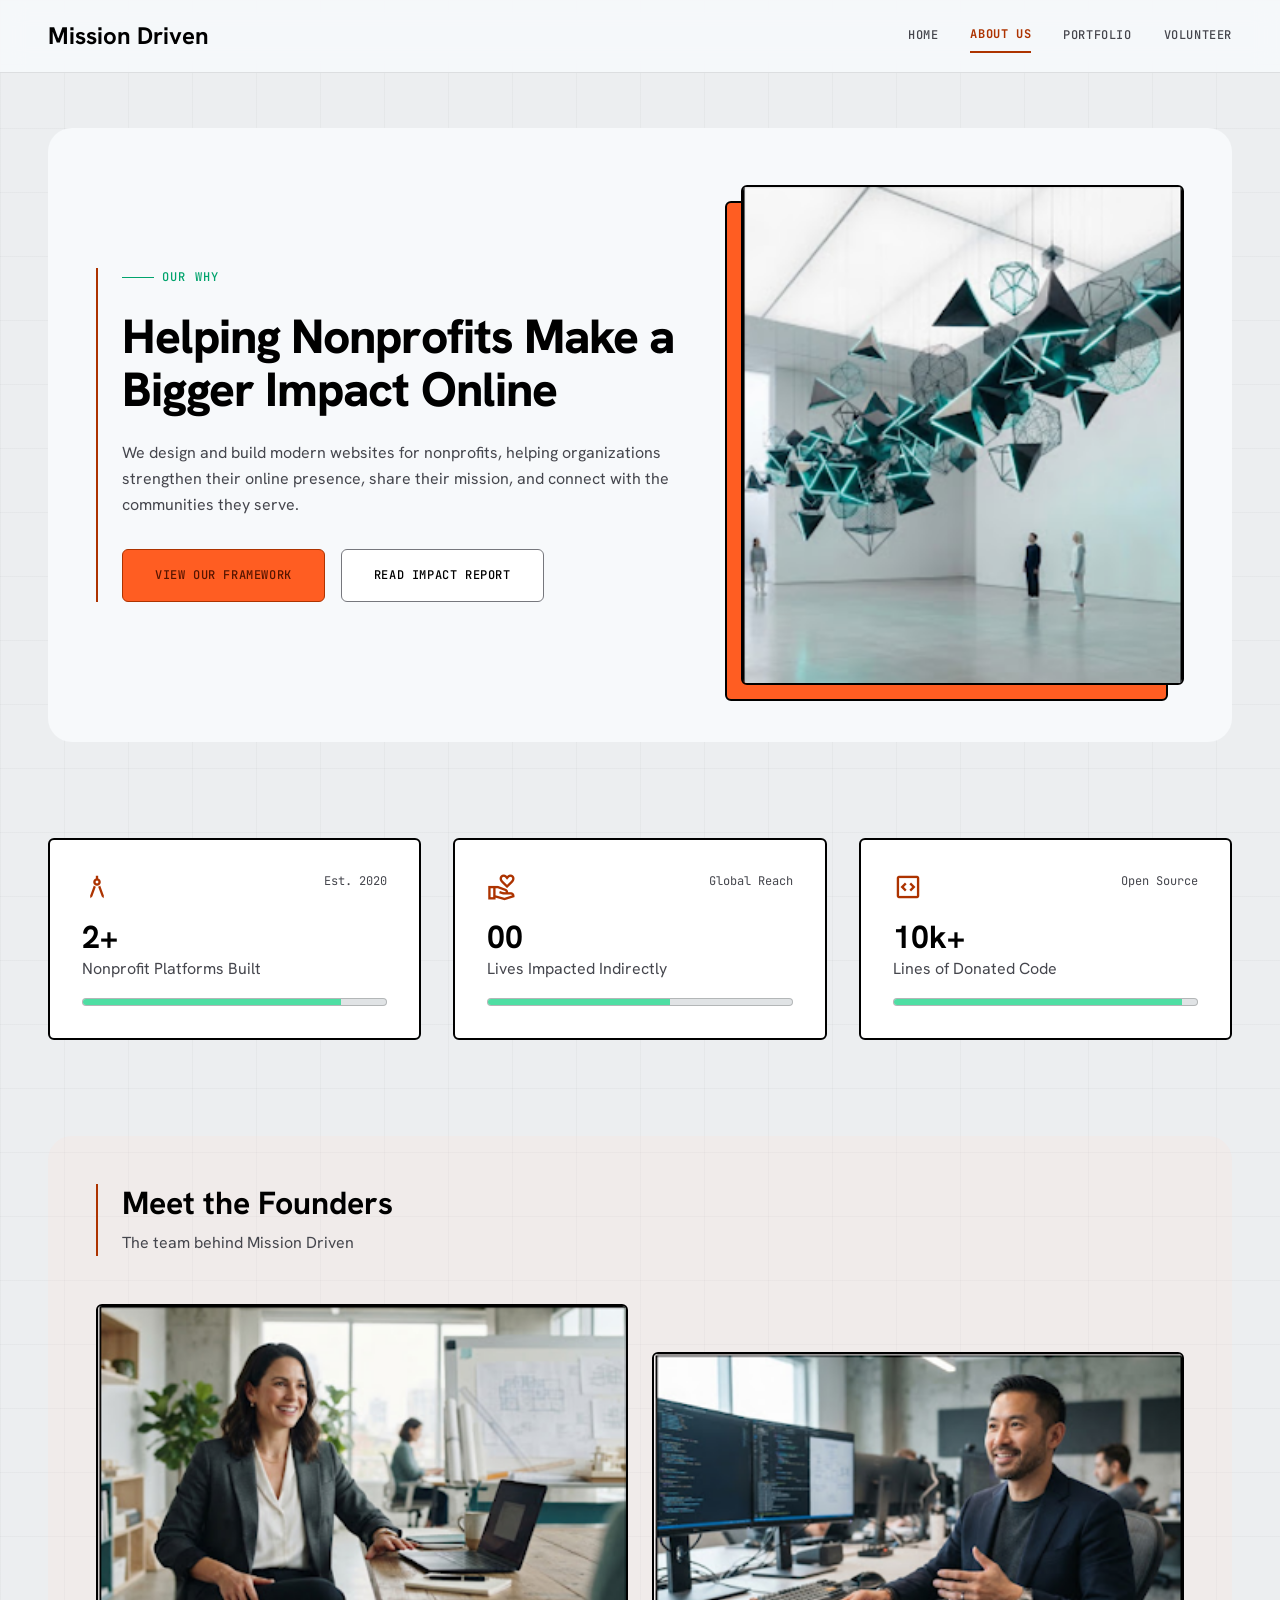
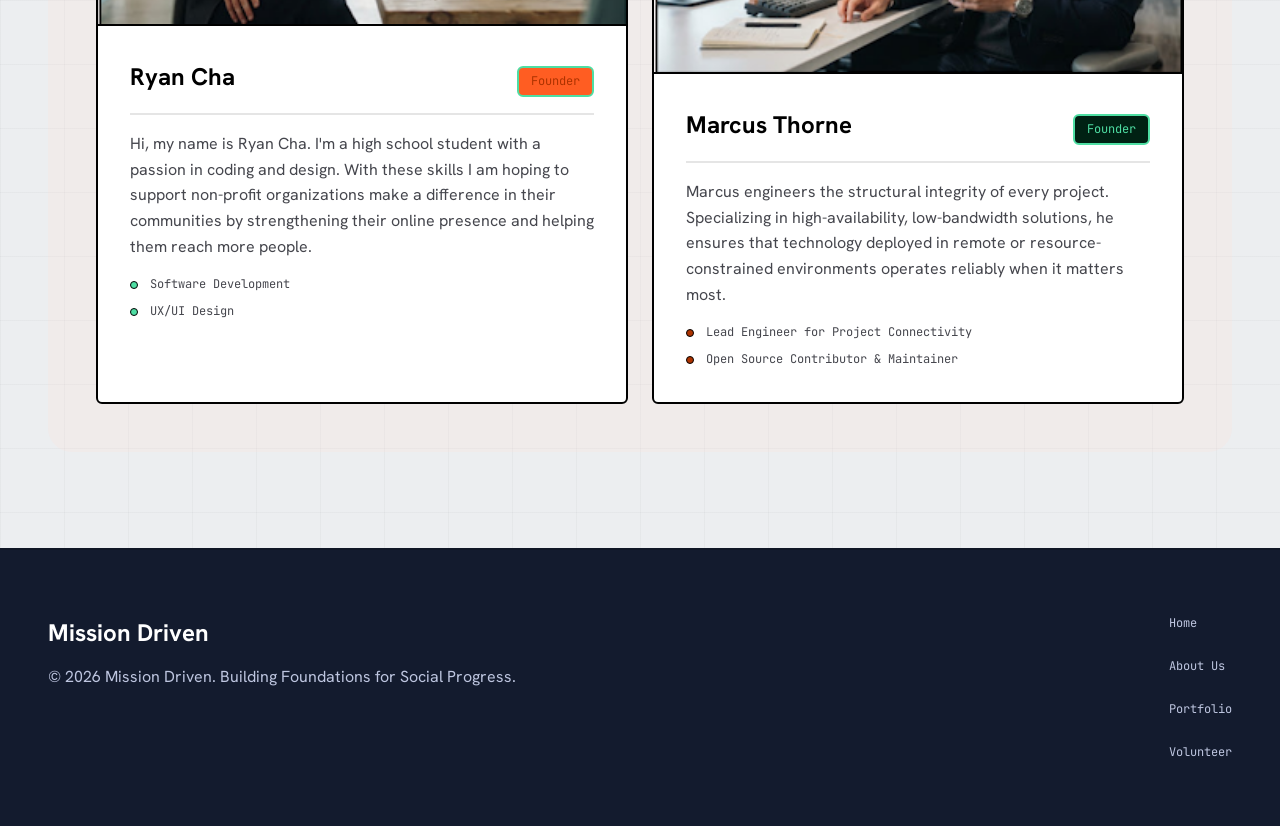
==== commit f5624eaa: "Update Website" ====
--- a/mission-driven-github-pages/about.html
+++ b/mission-driven-github-pages/about.html
@@ -1,7 +1,7 @@
 <!DOCTYPE html>
 <html lang="en">
 <head>
-  <meta charset="utf-8" />
+  <meta charset="UTF-8" />
   <meta name="viewport" content="width=device-width, initial-scale=1.0" />
 
   <title>About Us - Mission Driven</title>
@@ -19,379 +19,278 @@
   <link href="styles.css" rel="stylesheet" />
 </head>
 
-<body class="page-about bg-surface-container text-on-background font-body-md antialiased min-h-screen flex flex-col">
-
-  <!-- Top Navigation -->
-  <header class="bg-surface-container-low/80 dark:bg-surface-container-highest/80 backdrop-blur-md fixed top-0 w-full z-50 border-b border-primary dark:border-outline-variant transition-all duration-200 ease-in-out">
-    <div class="flex justify-between items-center w-full px-margin-desktop py-unit max-w-max-width mx-auto">
-
-      <div class="flex items-center gap-4">
-        <div class="h-10 w-10 overflow-hidden rounded"></div>
-
-        <span class="font-headline-lg text-headline-lg-mobile font-bold text-primary dark:text-primary-fixed">
-          Mission Driven
-        </span>
-      </div>
-
-      <nav class="hidden md:flex gap-8 items-center h-full">
-        <a
-          class="font-label-sm text-label-sm uppercase text-on-surface-variant hover:text-primary transition-colors hover:translate-x-[-2px] hover:translate-y-[-2px] hover:shadow-[2px_2px_0px_0px_rgba(173,51,0,1)] flex items-center h-full"
-          href="index.html"
-        >
-          Home
-        </a>
-
-        <a
-          class="font-label-sm text-label-sm uppercase text-secondary font-bold border-b-2 border-secondary pb-1 hover:translate-x-[-2px] hover:translate-y-[-2px] hover:shadow-[2px_2px_0px_0px_rgba(173,51,0,1)] flex items-center h-[calc(100%-4px)] mt-1"
-          href="about.html"
-        >
-          About Us
-        </a>
-
-        <a
-          class="font-label-sm text-label-sm uppercase text-on-surface-variant hover:text-primary transition-colors hover:translate-x-[-2px] hover:translate-y-[-2px] hover:shadow-[2px_2px_0px_0px_rgba(173,51,0,1)] flex items-center h-full"
-          href="portfolio.html"
-        >
-          Portfolio
-        </a>
-
-        <a
-          class="font-label-sm text-label-sm uppercase text-on-surface-variant hover:text-primary transition-colors hover:translate-x-[-2px] hover:translate-y-[-2px] hover:shadow-[2px_2px_0px_0px_rgba(173,51,0,1)] flex items-center h-full"
-          href="volunteer.html"
-        >
-          Volunteer
-        </a>
+<body class="about-page">
+
+  <header class="site-header">
+    <div class="header-container">
+
+      <a class="site-logo" href="index.html">
+        Mission Driven
+      </a>
+
+      <nav class="main-nav">
+        <a class="nav-link" href="index.html">Home</a>
+        <a class="nav-link active" href="about.html">About Us</a>
+        <a class="nav-link" href="portfolio.html">Portfolio</a>
+        <a class="nav-link" href="volunteer.html">Volunteer</a>
       </nav>
 
-      <div class="flex items-center gap-4">
-        <button class="md:hidden text-primary">
-          <span class="material-symbols-outlined" data-icon="menu">
-            menu
-          </span>
-        </button>
-      </div>
+      <button class="mobile-menu-button" type="button">
+        <span class="material-symbols-outlined">menu</span>
+      </button>
 
     </div>
   </header>
 
-  <!-- Main Content -->
-  <main class="flex-grow w-full max-w-max-width mx-auto px-margin-mobile md:px-margin-desktop pt-32 pb-12 md:pb-24 flex flex-col gap-24 relative">
-
-    <!-- Structural Background Lines -->
-    <div class="absolute inset-0 pointer-events-none hidden md:flex justify-between px-margin-desktop opacity-10">
-      <div class="w-px h-full bg-secondary"></div>
-      <div class="w-px h-full bg-secondary"></div>
-      <div class="w-px h-full bg-secondary"></div>
-      <div class="w-px h-full bg-secondary"></div>
-    </div>
-
-    <!-- Mission Hero -->
-    <section class="relative z-10 grid grid-cols-1 md:grid-cols-12 gap-gutter items-center min-h-[614px] bg-surface rounded-3xl p-6 md:p-12">
-
-      <div class="md:col-span-7 flex flex-col gap-6 structural-guide-y pl-6">
-
-        <div class="flex items-center gap-2 text-secondary font-label-sm text-label-sm uppercase tracking-widest">
-          <span class="w-8 h-px bg-tertiary-fixed-dim"></span>
-          Our Mission
+  <main class="about-main">
+
+    <section class="about-hero">
+
+      <div class="about-hero-content">
+
+        <div class="section-label">
+          <span class="section-label-line"></span>
+          Our Why
         </div>
 
-        <h1 class="font-display-lg text-display-lg text-primary">
-          Bridging the gap between nonprofits and modern technology.
+        <h1>
+          Helping Nonprofits Make a Bigger Impact Online 
         </h1>
 
-        <p class="font-body-md text-body-md text-on-surface-variant max-w-2xl mt-4">
-          We construct digital foundations that empower mission-driven organizations
-          to scale their impact. Applying architectural precision to software engineering,
-          we build robust, sustainable platforms for those who build better futures.
+        <p class="about-hero-description">
+          We design and build modern websites for nonprofits, helping organizations strengthen their online presence, share their mission, and connect with the communities they serve.
         </p>
 
-        <div class="mt-8 flex flex-wrap gap-4">
-
-          <button
-            class="bg-secondary-container text-on-secondary-container font-label-sm text-label-sm px-8 py-4 rounded border border-primary hover:translate-x-[-2px] hover:translate-y-[-2px] hover:shadow-[4px_4px_0px_0px_rgba(173,51,0,1)] transition-all"
-            onclick="window.location.href='about.html#metrics'"
-            type="button"
-          >
+        <div class="about-buttons">
+
+          <a class="button button-primary" href="#metrics">
             View Our Framework
-          </button>
-
-          <button
-            class="bg-surface-container-lowest border border-primary text-primary font-label-sm text-label-sm px-8 py-4 rounded hover:translate-x-[-2px] hover:translate-y-[-2px] hover:shadow-[4px_4px_0px_0px_rgba(173,51,0,1)] transition-all"
-            onclick="window.location.href='index.html#impact'"
-            type="button"
-          >
+          </a>
+
+          <a class="button button-secondary" href="index.html#impact">
             Read Impact Report
-          </button>
+          </a>
 
         </div>
 
       </div>
 
-      <div class="md:col-span-5 relative h-[500px] w-full mt-12 md:mt-0">
-        <div class="absolute inset-0 bg-secondary-container rounded border-2 border-primary -translate-x-4 translate-y-4"></div>
+      <div class="about-hero-image-wrap">
+
+        <div class="about-image-background"></div>
 
         <img
           src="images/about-hero.png"
           alt="Abstract representation of technology bridging gaps"
-          class="absolute inset-0 w-full h-full object-cover rounded border-2 border-primary transition-all duration-500 hover:ambient-shadow"
-          data-alt="A striking digital installation art piece featuring glowing generative geometric shapes suspended in a minimalist gallery space."
+          class="about-hero-image"
         />
+
       </div>
 
     </section>
 
-    <!-- Metrics -->
-    <section class="relative z-10 w-full pb-24" id="metrics">
-      <div class="grid grid-cols-1 md:grid-cols-3 gap-8">
-
-        <!-- Metric 1 -->
-        <div class="p-8 border-2 border-primary rounded flex flex-col gap-4 hover:-translate-y-1 hover:ambient-shadow transition-all duration-300 bg-surface-container-lowest">
-
-          <div class="flex justify-between items-start">
-            <span class="material-symbols-outlined text-secondary text-3xl" data-icon="architecture">
+    <section class="metrics-section" id="metrics">
+
+      <div class="metrics-grid">
+
+        <article class="metric-card">
+
+          <div class="metric-card-top">
+            <span class="material-symbols-outlined metric-icon">
               architecture
             </span>
 
-            <span class="font-label-sm text-label-sm text-on-surface-variant">
+            <span class="metric-label">
               Est. 2020
             </span>
           </div>
 
-          <div class="mt-4">
-            <h3 class="font-headline-lg text-headline-lg text-primary">
-              50+
-            </h3>
-
-            <p class="font-body-md text-body-md text-on-surface-variant">
-              Nonprofit Platforms Built
-            </p>
-          </div>
-
-          <div class="w-full h-2 bg-surface-container-highest mt-4 flex rounded-full overflow-hidden border border-primary/20">
-            <div class="h-full w-[85%] bg-tertiary-fixed-dim"></div>
-          </div>
-
-        </div>
-
-        <!-- Metric 2 -->
-        <div class="p-8 border-2 border-primary rounded flex flex-col gap-4 hover:-translate-y-1 hover:ambient-shadow transition-all duration-300 bg-surface-container-lowest">
-
-          <div class="flex justify-between items-start">
-            <span class="material-symbols-outlined text-secondary text-3xl" data-icon="volunteer_activism">
+          <div class="metric-content">
+            <h2>2+</h2>
+            <p>Nonprofit Platforms Built</p>
+          </div>
+
+          <div class="progress-bar">
+            <div class="progress-fill progress-85"></div>
+          </div>
+
+        </article>
+
+        <article class="metric-card">
+
+          <div class="metric-card-top">
+            <span class="material-symbols-outlined metric-icon">
               volunteer_activism
             </span>
 
-            <span class="font-label-sm text-label-sm text-on-surface-variant">
+            <span class="metric-label">
               Global Reach
             </span>
           </div>
 
-          <div class="mt-4">
-            <h3 class="font-headline-lg text-headline-lg text-primary">
-              12M
-            </h3>
-
-            <p class="font-body-md text-body-md text-on-surface-variant">
-              Lives Impacted Indirectly
-            </p>
-          </div>
-
-          <div class="w-full h-2 bg-surface-container-highest mt-4 flex rounded-full overflow-hidden border border-primary/20">
-            <div class="h-full w-[60%] bg-tertiary-fixed-dim"></div>
-          </div>
-
-        </div>
-
-        <!-- Metric 3 -->
-        <div class="p-8 border-2 border-primary rounded flex flex-col gap-4 hover:-translate-y-1 hover:ambient-shadow transition-all duration-300 bg-surface-container-lowest">
-
-          <div class="flex justify-between items-start">
-            <span class="material-symbols-outlined text-secondary text-3xl" data-icon="code_blocks">
+          <div class="metric-content">
+            <h2>00</h2>
+            <p>Lives Impacted Indirectly</p>
+          </div>
+
+          <div class="progress-bar">
+            <div class="progress-fill progress-60"></div>
+          </div>
+
+        </article>
+
+        <article class="metric-card">
+
+          <div class="metric-card-top">
+            <span class="material-symbols-outlined metric-icon">
               code_blocks
             </span>
 
-            <span class="font-label-sm text-label-sm text-on-surface-variant">
+            <span class="metric-label">
               Open Source
             </span>
           </div>
 
-          <div class="mt-4">
-            <h3 class="font-headline-lg text-headline-lg text-primary">
-              100k
-            </h3>
-
-            <p class="font-body-md text-body-md text-on-surface-variant">
-              Lines of Donated Code
-            </p>
-          </div>
-
-          <div class="w-full h-2 bg-surface-container-highest mt-4 flex rounded-full overflow-hidden border border-primary/20">
-            <div class="h-full w-[95%] bg-tertiary-fixed-dim"></div>
-          </div>
-
-        </div>
-
-      </div>
+          <div class="metric-content">
+            <h2>10k+</h2>
+            <p>Lines of Donated Code</p>
+          </div>
+
+          <div class="progress-bar">
+            <div class="progress-fill progress-95"></div>
+          </div>
+
+        </article>
+
+      </div>
+
     </section>
 
-    <!-- Leadership Team -->
-    <section class="relative z-10 flex flex-col gap-12 bg-secondary-fixed/20 rounded-3xl p-6 md:p-12">
-
-      <div class="flex flex-col gap-2 md:w-1/2 structural-guide-y pl-6">
-        <h2 class="font-headline-lg text-headline-lg text-primary">
-          Chief Architects
-        </h2>
-
-        <p class="font-body-md text-body-md text-on-surface-variant">
-          The minds drafting the blueprints for social change.
+    <section class="leadership-section">
+
+      <div class="leadership-heading">
+        <h2>Meet the Founders</h2>
+
+        <p>
+          The team behind Mission Driven
         </p>
       </div>
 
-      <div class="grid grid-cols-1 md:grid-cols-2 gap-gutter">
-
-        <!-- Founder -->
-        <div class="border-2 border-primary rounded overflow-hidden group hover:-translate-y-1 hover:ambient-shadow transition-all duration-300 bg-surface-container-lowest">
-
-          <div class="h-80 w-full relative bg-secondary-container overflow-hidden border-b-2 border-primary">
+      <div class="leadership-grid">
+
+        <article class="leader-card">
+
+          <div class="leader-image-wrap">
             <img
               src="images/eleanor-vance.png"
-              alt="Visionary Founder"
-              class="w-full h-full object-cover object-top transition-all duration-500 scale-100 group-hover:scale-105"
+              alt="Ryan Cha"
+              class="leader-image"
             />
           </div>
 
-          <div class="p-8 flex flex-col gap-4">
-
-            <div class="flex flex-wrap justify-between items-baseline gap-3 border-b-2 border-primary/10 pb-4">
-              <h3 class="font-headline-lg-mobile text-headline-lg-mobile text-primary">
-                Eleanor Vance
-              </h3>
-
-              <span class="font-label-sm text-label-sm text-secondary bg-secondary-container px-3 py-1 rounded border-tertiary-fixed-dim border-2">
-                Founder &amp; CEO
+          <div class="leader-content">
+
+            <div class="leader-header">
+              <h3>Ryan Cha</h3>
+              <span class="leader-role">Founder</span>
+              
+            </div>
+
+            <p>
+              Hi, my name is Ryan Cha. I'm a high school student with a passion in coding and design.
+              With these skills I am hoping to support non-profit organizations make a difference
+              in their communities by strengthening their online presence and helping them reach more people.
+             
+            </p>
+
+            <ul class="leader-list">
+              <li>
+                <span class="leader-dot"></span>
+                Software Development
+              </li>
+
+              <li>
+                <span class="leader-dot"></span>
+                UX/UI Design
+              </li>
+            </ul>
+
+          </div>
+
+        </article>
+
+        <article class="leader-card leader-card-offset">
+
+          <div class="leader-image-wrap">
+            <img
+              src="images/marcus-thorne.png"
+              alt="Marcus Thorne"
+              class="leader-image"
+            />
+          </div>
+
+          <div class="leader-content">
+
+            <div class="leader-header">
+              <h3>Marcus Thorne</h3>
+              <span class="leader-role leader-role-dark">
+                Founder
               </span>
             </div>
 
-            <p class="font-body-md text-body-md text-on-surface-variant">
-              With over a decade of experience bridging Silicon Valley tech with global
-              NGO operations, Eleanor founded Mission Driven to apply scalable systems
-              thinking to humanitarian crises. She believes that a solid technical
-              foundation is a human right for organizations doing critical work.
-            </p>
-
-            <ul class="flex flex-col gap-2 mt-2">
-              <li class="flex items-center gap-3 font-label-sm text-label-sm text-on-surface-variant">
-                <span class="w-2 h-2 bg-tertiary-fixed-dim rounded-full border border-primary"></span>
-                Former Principal Architect at Nexus Systems
-              </li>
-
-              <li class="flex items-center gap-3 font-label-sm text-label-sm text-on-surface-variant">
-                <span class="w-2 h-2 bg-tertiary-fixed-dim rounded-full border border-primary"></span>
-                Board Member, Global Tech Relief
-              </li>
-            </ul>
-
-          </div>
-        </div>
-
-        <!-- Technical Director -->
-        <div class="border-2 border-primary rounded overflow-hidden group hover:-translate-y-1 hover:ambient-shadow transition-all duration-300 md:mt-12 bg-surface-container-lowest">
-
-          <div class="h-80 w-full relative bg-tertiary-fixed-dim/20 overflow-hidden border-b-2 border-primary">
-            <img
-              src="images/marcus-thorne.png"
-              alt="Technical Director"
-              class="w-full h-full object-cover object-top transition-all duration-500 scale-100 group-hover:scale-105"
-            />
-          </div>
-
-          <div class="p-8 flex flex-col gap-4">
-
-            <div class="flex flex-wrap justify-between items-baseline gap-3 border-b-2 border-primary/10 pb-4">
-              <h3 class="font-headline-lg-mobile text-headline-lg-mobile text-primary">
-                Marcus Thorne
-              </h3>
-
-              <span class="font-label-sm text-label-sm text-tertiary-fixed-dim bg-tertiary-container px-3 py-1 rounded border-tertiary-fixed-dim border-2">
-                Technical Director
-              </span>
-            </div>
-
-            <p class="font-body-md text-body-md text-on-surface-variant">
+            <p>
               Marcus engineers the structural integrity of every project. Specializing
               in high-availability, low-bandwidth solutions, he ensures that technology
               deployed in remote or resource-constrained environments operates reliably
               when it matters most.
             </p>
 
-            <ul class="flex flex-col gap-2 mt-2">
-              <li class="flex items-center gap-3 font-label-sm text-label-sm text-on-surface-variant">
-                <span class="w-2 h-2 bg-secondary rounded-full border border-primary"></span>
+            <ul class="leader-list">
+              <li>
+                <span class="leader-dot leader-dot-orange"></span>
                 Lead Engineer for Project Connectivity
               </li>
 
-              <li class="flex items-center gap-3 font-label-sm text-label-sm text-on-surface-variant">
-                <span class="w-2 h-2 bg-secondary rounded-full border border-primary"></span>
+              <li>
+                <span class="leader-dot leader-dot-orange"></span>
                 Open Source Contributor &amp; Maintainer
               </li>
             </ul>
 
           </div>
-        </div>
-
-      </div>
+
+        </article>
+
+      </div>
+
     </section>
 
   </main>
 
-  <!-- Footer -->
-  <footer class="bg-primary border-t-2 border-primary dark:border-outline w-full py-16 px-margin-desktop mt-auto">
-    <div class="flex flex-col md:flex-row justify-between items-start gap-gutter max-w-max-width mx-auto">
-
-      <div class="flex flex-col gap-4 mb-4 md:mb-0">
-
-        <div class="font-headline-lg text-headline-lg-mobile text-on-primary">
+  <footer class="site-footer">
+    <div class="footer-container">
+
+      <div class="footer-brand-section">
+
+        <div class="footer-brand">
           Mission Driven
         </div>
 
-        <div class="font-body-md text-body-md text-on-primary/80 max-w-sm">
+        <p class="footer-copyright">
           © 2026 Mission Driven. Building Foundations for Social Progress.
-        </div>
-
-      </div>
-
-      <nav class="flex flex-col gap-4 mb-4 md:mb-0">
-        <a
-          class="font-label-sm text-label-sm text-on-primary/80 hover:text-secondary-fixed transition-colors"
-          href="index.html"
-        >
-          Home
-        </a>
-
-        <a
-          class="font-label-sm text-label-sm text-on-primary/80 hover:text-secondary-fixed transition-colors"
-          href="about.html"
-        >
-          About Us
-        </a>
-
-        <a
-          class="font-label-sm text-label-sm text-on-primary/80 hover:text-secondary-fixed transition-colors"
-          href="portfolio.html"
-        >
-          Portfolio
-        </a>
-
-        <a
-          class="font-label-sm text-label-sm text-on-primary/80 hover:text-secondary-fixed transition-colors"
-          href="volunteer.html"
-        >
-          Volunteer
-        </a>
+        </p>
+
+      </div>
+
+      <nav class="footer-nav vertical-footer-nav">
+        <a href="index.html">Home</a>
+        <a href="about.html">About Us</a>
+        <a href="portfolio.html">Portfolio</a>
+        <a href="volunteer.html">Volunteer</a>
       </nav>
 
     </div>
   </footer>
 
 </body>
-</html>
+</html>
--- a/mission-driven-github-pages/styles.css
+++ b/mission-driven-github-pages/styles.css
@@ -0,0 +1,1650 @@
+*,
+*::before,
+*::after {
+  box-sizing: border-box;
+}
+
+html {
+  scroll-behavior: smooth;
+}
+
+body {
+  margin: 0;
+  min-height: 100vh;
+  font-family: "Hanken Grotesk", sans-serif;
+  color: #191c1e;
+  background: #f2f4f6;
+  line-height: 1.6;
+}
+
+h1,
+h2,
+h3,
+h4,
+p {
+  margin: 0;
+}
+
+a {
+  color: inherit;
+  text-decoration: none;
+}
+
+button {
+  font: inherit;
+  cursor: pointer;
+}
+
+img {
+  display: block;
+  width: 100%;
+}
+
+ul {
+  margin: 0;
+  padding: 0;
+  list-style: none;
+}
+
+.site-header {
+  position: fixed;
+  top: 0;
+  left: 0;
+  z-index: 1000;
+  width: 100%;
+  background: rgba(247, 249, 251, 0.9);
+  border-bottom: 1px solid rgba(0, 0, 0, 0.1);
+  backdrop-filter: blur(12px);
+}
+
+.header-container {
+  width: min(1280px, calc(100% - 96px));
+  min-height: 72px;
+  margin: 0 auto;
+  display: flex;
+  align-items: center;
+  justify-content: space-between;
+  gap: 32px;
+}
+
+.site-logo {
+  color: #000000;
+  font-size: 24px;
+  font-weight: 700;
+  line-height: 1;
+  transition: 0.2s ease;
+}
+
+.site-logo:hover {
+  transform: translate(-2px, -2px);
+  box-shadow: 2px 2px 0 #ad3300;
+}
+
+.main-nav {
+  display: flex;
+  align-items: center;
+  gap: 32px;
+}
+
+.nav-link {
+  padding: 6px 0;
+  color: #45464d;
+  font-family: "JetBrains Mono", monospace;
+  font-size: 12px;
+  font-weight: 500;
+  letter-spacing: 0.05em;
+  text-transform: uppercase;
+  transition: 0.2s ease;
+}
+
+.nav-link:hover {
+  color: #000000;
+  transform: translate(-2px, -2px);
+  box-shadow: 2px 2px 0 #ad3300;
+}
+
+.nav-link.active {
+  color: #ad3300;
+  font-weight: 700;
+  border-bottom: 2px solid #ad3300;
+}
+
+.mobile-menu-button {
+  display: none;
+  padding: 4px;
+  color: #000000;
+  background: transparent;
+  border: 0;
+}
+
+.page-container {
+  width: min(1280px, calc(100% - 96px));
+  margin: 0 auto;
+}
+
+.button {
+  display: inline-flex;
+  align-items: center;
+  justify-content: center;
+  gap: 8px;
+  padding: 16px 32px;
+  border-radius: 6px;
+  font-family: "JetBrains Mono", monospace;
+  font-size: 12px;
+  font-weight: 500;
+  letter-spacing: 0.05em;
+  text-transform: uppercase;
+  transition: 0.2s ease;
+}
+
+.button:hover {
+  transform: translate(-2px, -2px);
+  box-shadow: 2px 2px 0 #ad3300;
+}
+
+.button-primary {
+  color: #561500;
+  background: #ff5d22;
+  border: 1px solid #ad3300;
+}
+
+.button-primary:hover {
+  color: #ffffff;
+  background: #00a36c;
+}
+
+.button-secondary {
+  color: #000000;
+  background: #ffffff;
+  border: 1px solid #76777d;
+}
+
+.button-secondary:hover {
+  background: #eceef0;
+}
+
+.section-label {
+  display: flex;
+  align-items: center;
+  gap: 8px;
+  color: #00a36c;
+  font-family: "JetBrains Mono", monospace;
+  font-size: 12px;
+  font-weight: 500;
+  letter-spacing: 0.1em;
+  text-transform: uppercase;
+}
+
+.section-label-line {
+  width: 32px;
+  height: 1px;
+  background: #00a36c;
+}
+
+.home-page {
+  background-color: #f2f4f6;
+  background-image:
+    linear-gradient(to right, rgba(200, 205, 212, 0.2) 1px, transparent 1px),
+    linear-gradient(to bottom, rgba(200, 205, 212, 0.2) 1px, transparent 1px);
+  background-size: 64px 64px;
+}
+
+.home-page main {
+  padding-top: 96px;
+}
+
+.hero-section {
+  width: min(1280px, calc(100% - 96px));
+  margin: 32px auto;
+  padding: 48px 32px 128px;
+  overflow: hidden;
+  position: relative;
+  background: #ffffff;
+  border: 1px solid #e0e3e5;
+  border-radius: 12px;
+  box-shadow: 0 1px 2px rgba(0, 0, 0, 0.05);
+}
+
+.hero-container {
+  position: relative;
+  z-index: 1;
+  display: grid;
+  grid-template-columns: 2fr 1fr;
+  gap: 24px;
+}
+
+.hero-content {
+  display: flex;
+  flex-direction: column;
+  justify-content: center;
+}
+
+.hero-content h1 {
+  max-width: 768px;
+  margin-top: 24px;
+  margin-bottom: 32px;
+  color: #000000;
+  font-size: 48px;
+  line-height: 1.1;
+  letter-spacing: -0.02em;
+  font-weight: 800;
+}
+
+.hero-description {
+  max-width: 672px;
+  margin-bottom: 48px;
+  color: #45464d;
+  font-size: 16px;
+  line-height: 1.7;
+}
+
+.hero-buttons {
+  display: flex;
+  flex-wrap: wrap;
+  gap: 16px;
+}
+
+.hero-graphic {
+  min-height: 420px;
+  position: relative;
+}
+
+.hero-circle {
+  display: flex;
+  align-items: center;
+  justify-content: center;
+  border-radius: 50%;
+}
+
+.hero-circle-large {
+  width: 500px;
+  height: 500px;
+  position: absolute;
+  top: 50%;
+  right: -80px;
+  transform: translateY(-50%);
+  border: 1px solid rgba(173, 51, 0, 0.2);
+}
+
+.hero-circle-medium {
+  width: 300px;
+  height: 300px;
+  border: 1px solid rgba(173, 51, 0, 0.3);
+}
+
+.hero-circle-small {
+  width: 100px;
+  height: 100px;
+  border-radius: 50%;
+  background: rgba(255, 93, 34, 0.3);
+}
+
+.featured-projects-section {
+  padding: 96px 0;
+  background: rgba(173, 51, 0, 0.05);
+  border-top: 1px solid rgba(173, 51, 0, 0.1);
+  border-bottom: 1px solid rgba(173, 51, 0, 0.1);
+}
+
+.section-heading {
+  margin-bottom: 64px;
+  display: flex;
+  align-items: flex-end;
+  justify-content: space-between;
+  gap: 32px;
+}
+
+.section-heading h2,
+.impact-heading h2 {
+  margin-bottom: 16px;
+  color: #000000;
+  font-size: 32px;
+  line-height: 1.2;
+  font-weight: 700;
+}
+
+.section-heading p {
+  max-width: 576px;
+  color: #45464d;
+}
+
+.section-link {
+  display: inline-flex;
+  align-items: center;
+  gap: 8px;
+  color: #ad3300;
+  font-family: "JetBrains Mono", monospace;
+  font-size: 12px;
+  text-transform: uppercase;
+}
+
+.section-link:hover {
+  color: #ff5d22;
+}
+
+.featured-projects-grid {
+  display: grid;
+  grid-template-columns: 2fr 1fr;
+  gap: 24px;
+}
+
+.small-projects-column {
+  display: flex;
+  flex-direction: column;
+  gap: 24px;
+}
+
+.project-card {
+  display: flex;
+  flex-direction: column;
+  position: relative;
+  overflow: hidden;
+  padding: 24px;
+  background: #ffffff;
+  border: 1px solid #e0e3e5;
+  border-radius: 6px;
+  transition: 0.3s ease;
+}
+
+.project-card:hover {
+  border-color: #ad3300;
+  box-shadow: 0 10px 20px rgba(15, 23, 42, 0.05);
+  transform: translateY(-2px);
+}
+
+.project-card-top {
+  display: flex;
+  align-items: flex-start;
+  justify-content: space-between;
+  gap: 16px;
+  margin-bottom: 24px;
+}
+
+.project-category {
+  padding: 4px 12px;
+  color: #45464d;
+  background: #eceef0;
+  border-radius: 6px;
+  font-family: "JetBrains Mono", monospace;
+  font-size: 12px;
+  letter-spacing: 0.05em;
+  text-transform: uppercase;
+}
+
+.project-icon {
+  color: #c6c6cd;
+  transition: 0.2s ease;
+}
+
+.project-card:hover .project-icon {
+  color: #ad3300;
+}
+
+.project-image {
+  overflow: hidden;
+  margin-bottom: 24px;
+  background: #e6e8ea;
+  border-radius: 6px;
+}
+
+.project-image img {
+  height: 100%;
+  object-fit: cover;
+  filter: grayscale(100%);
+  transition: 0.5s ease;
+}
+
+.project-card:hover .project-image img {
+  filter: grayscale(0);
+  transform: scale(1.02);
+}
+
+.project-card h3 {
+  margin-bottom: 8px;
+  color: #000000;
+  font-size: 24px;
+  line-height: 1.2;
+}
+
+.project-card p {
+  margin-bottom: 24px;
+  color: #45464d;
+}
+
+.project-card-large .project-link {
+  margin-top: auto;
+}
+
+.project-link {
+  display: inline-flex;
+  align-items: center;
+  gap: 8px;
+  margin-top: auto;
+  color: #ad3300;
+  font-family: "JetBrains Mono", monospace;
+  font-size: 12px;
+  text-transform: uppercase;
+}
+
+.project-link:hover {
+  color: #000000;
+}
+
+.project-link .material-symbols-outlined {
+  transition: 0.2s ease;
+}
+
+.project-link:hover .material-symbols-outlined {
+  transform: translateX(4px);
+}
+
+.impact-section {
+  padding: 96px 0;
+  background: #131b2e;
+  border-top: 4px solid #00a36c;
+}
+
+.impact-heading {
+  max-width: 672px;
+  margin: 0 auto 64px;
+  text-align: center;
+}
+
+.impact-heading h2 {
+  color: #ffffff;
+}
+
+.impact-heading p {
+  color: #eff1f3;
+  opacity: 0.9;
+}
+
+.impact-grid {
+  display: grid;
+  grid-template-columns: repeat(2, 1fr);
+  gap: 48px;
+}
+
+.impact-card {
+  display: flex;
+  flex-direction: column;
+  align-items: center;
+  text-align: center;
+}
+
+.impact-icon {
+  width: 64px;
+  height: 64px;
+  margin-bottom: 24px;
+  display: flex;
+  align-items: center;
+  justify-content: center;
+  color: #dae2fd;
+  background: rgba(247, 249, 251, 0.1);
+  border-radius: 50%;
+  transition: 0.2s ease;
+}
+
+.impact-card:hover .impact-icon {
+  color: #561500;
+  background: #00a36c;
+}
+
+.impact-number {
+  margin-bottom: 8px;
+  color: #ffffff;
+  font-size: 48px;
+  line-height: 1.1;
+  font-weight: 800;
+}
+
+.impact-divider {
+  width: 48px;
+  height: 4px;
+  margin-bottom: 16px;
+  background: rgba(198, 198, 205, 0.3);
+  transition: 0.2s ease;
+}
+
+.impact-card:hover .impact-divider {
+  background: #ad3300;
+}
+
+.impact-card h3 {
+  color: #bec6e0;
+  font-family: "JetBrains Mono", monospace;
+  font-size: 12px;
+  font-weight: 500;
+  letter-spacing: 0.05em;
+  text-transform: uppercase;
+}
+
+.about-page {
+  background-color: #eceef0;
+  background-image:
+    linear-gradient(to right, rgba(13, 23, 42, 0.03) 1px, transparent 1px),
+    linear-gradient(to bottom, rgba(13, 23, 42, 0.03) 1px, transparent 1px);
+  background-size: 64px 64px;
+}
+
+.about-main {
+  width: min(1280px, calc(100% - 96px));
+  margin: 0 auto;
+  padding-top: 128px;
+  padding-bottom: 96px;
+}
+
+.about-hero {
+  min-height: 614px;
+  padding: 48px;
+  display: grid;
+  grid-template-columns: 7fr 5fr;
+  align-items: center;
+  gap: 24px;
+  background: #f7f9fb;
+  border-radius: 24px;
+}
+
+.about-hero-content {
+  padding-left: 24px;
+  border-left: 2px solid #ad3300;
+}
+
+.about-hero h1 {
+  margin-top: 24px;
+  color: #000000;
+  font-size: 48px;
+  line-height: 1.1;
+  letter-spacing: -0.02em;
+  font-weight: 800;
+}
+
+.about-hero-description {
+  max-width: 672px;
+  margin-top: 24px;
+  color: #45464d;
+}
+
+.about-buttons {
+  margin-top: 32px;
+  display: flex;
+  flex-wrap: wrap;
+  gap: 16px;
+}
+
+.about-hero-image-wrap {
+  height: 500px;
+  position: relative;
+}
+
+.about-image-background {
+  position: absolute;
+  inset: 0;
+  transform: translate(-16px, 16px);
+  background: #ff5d22;
+  border: 2px solid #000000;
+  border-radius: 6px;
+}
+
+.about-hero-image {
+  position: relative;
+  z-index: 1;
+  height: 100%;
+  object-fit: cover;
+  border: 2px solid #000000;
+  border-radius: 6px;
+  transition: 0.3s ease;
+}
+
+.about-hero-image:hover {
+  box-shadow: 4px 4px 0 #ad3300;
+}
+
+.metrics-section {
+  padding: 96px 0;
+}
+
+.metrics-grid {
+  display: grid;
+  grid-template-columns: repeat(3, 1fr);
+  gap: 32px;
+}
+
+.metric-card {
+  padding: 32px;
+  background: #ffffff;
+  border: 2px solid #000000;
+  border-radius: 6px;
+  transition: 0.3s ease;
+}
+
+.metric-card:hover {
+  transform: translateY(-4px);
+  box-shadow: 4px 4px 0 #ad3300;
+}
+
+.metric-card-top {
+  display: flex;
+  align-items: flex-start;
+  justify-content: space-between;
+  gap: 16px;
+}
+
+.metric-icon {
+  color: #ad3300;
+  font-size: 30px;
+}
+
+.metric-label {
+  color: #45464d;
+  font-family: "JetBrains Mono", monospace;
+  font-size: 12px;
+}
+
+.metric-content {
+  margin-top: 16px;
+}
+
+.metric-content h2 {
+  color: #000000;
+  font-size: 32px;
+  line-height: 1.2;
+}
+
+.metric-content p {
+  color: #45464d;
+}
+
+.progress-bar {
+  height: 8px;
+  margin-top: 16px;
+  overflow: hidden;
+  background: #e0e3e5;
+  border: 1px solid rgba(0, 0, 0, 0.2);
+  border-radius: 999px;
+}
+
+.progress-fill {
+  height: 100%;
+  background: #4edea3;
+}
+
+.progress-85 {
+  width: 85%;
+}
+
+.progress-60 {
+  width: 60%;
+}
+
+.progress-95 {
+  width: 95%;
+}
+
+.leadership-section {
+  padding: 48px;
+  background: rgba(255, 219, 208, 0.2);
+  border-radius: 24px;
+}
+
+.leadership-heading {
+  max-width: 50%;
+  padding-left: 24px;
+  margin-bottom: 48px;
+  border-left: 2px solid #ad3300;
+}
+
+.leadership-heading h2 {
+  color: #000000;
+  font-size: 32px;
+  line-height: 1.2;
+}
+
+.leadership-heading p {
+  margin-top: 8px;
+  color: #45464d;
+}
+
+.leadership-grid {
+  display: grid;
+  grid-template-columns: repeat(2, 1fr);
+  gap: 24px;
+}
+
+.leader-card {
+  overflow: hidden;
+  background: #ffffff;
+  border: 2px solid #000000;
+  border-radius: 6px;
+  transition: 0.3s ease;
+}
+
+.leader-card:hover {
+  transform: translateY(-4px);
+  box-shadow: 4px 4px 0 #ad3300;
+}
+
+.leader-card-offset {
+  margin-top: 48px;
+}
+
+.leader-image-wrap {
+  height: 320px;
+  overflow: hidden;
+  border-bottom: 2px solid #000000;
+}
+
+.leader-image {
+  height: 100%;
+  object-fit: cover;
+  object-position: top;
+  transition: 0.5s ease;
+}
+
+.leader-card:hover .leader-image {
+  transform: scale(1.05);
+}
+
+.leader-content {
+  padding: 32px;
+}
+
+.leader-header {
+  padding-bottom: 16px;
+  margin-bottom: 16px;
+  display: flex;
+  align-items: baseline;
+  justify-content: space-between;
+  gap: 12px;
+  border-bottom: 2px solid rgba(0, 0, 0, 0.1);
+}
+
+.leader-header h3 {
+  color: #000000;
+  font-size: 24px;
+}
+
+.leader-role {
+  padding: 4px 12px;
+  color: #ad3300;
+  background: #ff5d22;
+  border: 2px solid #4edea3;
+  border-radius: 6px;
+  font-family: "JetBrains Mono", monospace;
+  font-size: 12px;
+}
+
+.leader-role-dark {
+  color: #4edea3;
+  background: #002113;
+}
+
+.leader-content > p {
+  color: #45464d;
+}
+
+.leader-list {
+  margin-top: 16px;
+  display: flex;
+  flex-direction: column;
+  gap: 8px;
+}
+
+.leader-list li {
+  display: flex;
+  align-items: center;
+  gap: 12px;
+  color: #45464d;
+  font-family: "JetBrains Mono", monospace;
+  font-size: 12px;
+}
+
+.leader-dot {
+  width: 8px;
+  height: 8px;
+  flex: 0 0 8px;
+  background: #4edea3;
+  border: 1px solid #000000;
+  border-radius: 50%;
+}
+
+.leader-dot-orange {
+  background: #ad3300;
+}
+
+.portfolio-page {
+  background: #f2f4f6;
+}
+
+.portfolio-main {
+  width: min(1280px, calc(100% - 96px));
+  margin: 0 auto;
+  padding-top: 128px;
+  padding-bottom: 96px;
+}
+
+.portfolio-hero {
+  max-width: 896px;
+  margin: 64px auto 96px;
+  padding: 80px;
+  text-align: center;
+  color: #ffffff;
+  background: #131b2e;
+  border-radius: 24px;
+  box-shadow: 0 10px 15px rgba(0, 0, 0, 0.1);
+}
+
+.portfolio-hero h1 {
+  margin-bottom: 24px;
+  font-size: 48px;
+  line-height: 1.1;
+  font-weight: 800;
+}
+
+.portfolio-hero p {
+  max-width: 672px;
+  margin: 0 auto;
+  color: rgba(230, 233, 242, 0.9);
+}
+
+.portfolio-grid {
+  display: grid;
+  grid-template-columns: repeat(2, 1fr);
+  gap: 32px;
+}
+
+.portfolio-card {
+  padding: 32px;
+  display: flex;
+  flex-direction: column;
+  background: #ffffff;
+  border-top: 2px solid #009668;
+  border-radius: 12px;
+  box-shadow: 0 4px 6px rgba(0, 0, 0, 0.1);
+  transition: 0.3s ease;
+}
+
+.portfolio-card:hover {
+  transform: translateY(-4px);
+  box-shadow: 0 12px 24px rgba(15, 23, 42, 0.08);
+}
+
+.portfolio-icon {
+  width: 64px;
+  height: 64px;
+  margin-bottom: 24px;
+  display: flex;
+  align-items: center;
+  justify-content: center;
+  color: #009668;
+  background: #ff5d22;
+  border: 1px solid rgba(198, 198, 205, 0.3);
+  border-radius: 50%;
+}
+
+.portfolio-icon .material-symbols-outlined {
+  font-size: 32px;
+  font-variation-settings: "FILL" 1;
+}
+
+.portfolio-card h2 {
+  margin-bottom: 8px;
+  color: #000000;
+  font-size: 24px;
+}
+
+.portfolio-divider {
+  width: 48px;
+  margin-bottom: 16px;
+  border-top: 1px solid #e0e3e5;
+}
+
+.portfolio-card p {
+  margin-bottom: 24px;
+  color: #45464d;
+}
+
+.portfolio-link {
+  margin-top: auto;
+  display: inline-flex;
+  align-items: center;
+  gap: 8px;
+  color: #ad3300;
+  font-family: "JetBrains Mono", monospace;
+  font-size: 12px;
+  text-transform: uppercase;
+}
+
+.portfolio-link .material-symbols-outlined {
+  font-size: 16px;
+  color: #009668;
+  transition: 0.2s ease;
+}
+
+.portfolio-link:hover {
+  color: #000000;
+}
+
+.portfolio-link:hover .material-symbols-outlined {
+  transform: translateX(4px);
+}
+
+.volunteer-page {
+  background: #eceef0;
+}
+
+.volunteer-main {
+  width: min(1280px, calc(100% - 96px));
+  margin: 0 auto;
+  padding-top: 128px;
+  padding-bottom: 64px;
+}
+
+.donate-button {
+  padding: 8px 24px;
+  color: #ffffff;
+  background: #ad3300;
+  border-bottom: 2px solid #ff5d22;
+  border-radius: 2px;
+  font-family: "JetBrains Mono", monospace;
+  font-size: 12px;
+  text-transform: uppercase;
+  transition: 0.2s ease;
+}
+
+.donate-button:hover {
+  opacity: 0.9;
+  transform: translate(-2px, -2px);
+  box-shadow: 2px 2px 0 #ad3300;
+}
+
+.volunteer-hero {
+  padding-top: 32px;
+  margin-bottom: 96px;
+  display: grid;
+  grid-template-columns: 2fr 1fr;
+  align-items: end;
+  gap: 24px;
+}
+
+.volunteer-intro h1 {
+  margin-bottom: 24px;
+  color: #000000;
+  font-size: 48px;
+  line-height: 1.1;
+  font-weight: 800;
+}
+
+.volunteer-intro p {
+  max-width: 672px;
+  color: #45464d;
+}
+
+.impact-tracker {
+  width: 100%;
+  max-width: 384px;
+  justify-self: end;
+  padding: 24px;
+  background: #e0e3e5;
+  border: 1px solid rgba(198, 198, 205, 0.2);
+  border-radius: 2px;
+}
+
+.impact-tracker h2 {
+  margin-bottom: 8px;
+  color: #000000;
+  font-size: 24px;
+}
+
+.tracker-number-row {
+  margin-bottom: 16px;
+  display: flex;
+  align-items: end;
+  gap: 8px;
+}
+
+.tracker-number {
+  color: #ad3300;
+  font-size: 48px;
+  line-height: 1;
+  font-weight: 800;
+}
+
+.tracker-label {
+  padding-bottom: 4px;
+  color: #45464d;
+  font-family: "JetBrains Mono", monospace;
+  font-size: 12px;
+}
+
+.tracker-bar {
+  height: 8px;
+  overflow: hidden;
+  background: #d8dadc;
+  border-radius: 999px;
+}
+
+.tracker-fill {
+  width: 65%;
+  height: 100%;
+  background: #009668;
+}
+
+.volunteer-directory {
+  display: grid;
+  grid-template-columns: repeat 1fr;
+}
+
+.volunteer-category {
+  margin-bottom: 48px;
+}
+
+
+
+.category-heading {
+  margin-bottom: 24px;
+  padding: 16px;
+  display: flex;
+  align-items: center;
+  gap: 12px;
+  color: #ad3300;
+  background: rgba(173, 51, 0, 0.05);
+  border-bottom: 1px solid rgba(173, 51, 0, 0.2);
+  border-radius: 8px;
+}
+
+.category-heading .material-symbols-outlined {
+  color: #009668;
+  font-variation-settings: "FILL" 1;
+}
+
+.category-heading h2 {
+  font-size: 32px;
+}
+
+.organization-list {
+  display: flex;
+  flex-direction: column;
+  gap: 24px;
+}
+
+.organization-card {
+  position: relative;
+  overflow: hidden;
+  padding: 24px;
+  background: #ffffff;
+  border: 1px solid #e0e3e5;
+  border-radius: 2px;
+  transition: 0.3s ease;
+}
+
+.organization-card:hover {
+  transform: translate(-2px, -2px);
+  box-shadow: 2px 2px 0 #ad3300;
+}
+
+.organization-card::after {
+  content: "";
+  width: 64px;
+  height: 64px;
+  position: absolute;
+  top: -32px;
+  right: -32px;
+  background: #f2f4f6;
+  transform: rotate(45deg);
+}
+
+.organization-card h3 {
+  position: relative;
+  z-index: 1;
+  margin-bottom: 4px;
+  color: #000000;
+  font-size: 24px;
+}
+
+.organization-location {
+  position: relative;
+  z-index: 1;
+  margin-bottom: 16px;
+  display: flex;
+  align-items: center;
+  gap: 4px;
+  color: #45464d;
+  font-family: "JetBrains Mono", monospace;
+  font-size: 12px;
+}
+
+.organization-location .material-symbols-outlined {
+  font-size: 16px;
+}
+
+.organization-card p {
+  position: relative;
+  z-index: 1;
+  margin-bottom: 24px;
+  color: #45464d;
+}
+
+.volunteer-button {
+  position: relative;
+  z-index: 1;
+  display: inline-block;
+  padding: 10px 24px;
+  color: #ffffff;
+  background: #009668;
+  border-radius: 2px;
+  font-family: "JetBrains Mono", monospace;
+  font-size: 12px;
+  text-transform: uppercase;
+  transition: 0.2s ease;
+}
+
+.volunteer-button:hover {
+  opacity: 0.9;
+}
+
+.urgent-section {
+  grid-column: 1 / -1;
+  margin-bottom: 48px;
+  padding: 48px;
+  display: flex;
+  align-items: center;
+  justify-content: space-between;
+  gap: 32px;
+  position: relative;
+  overflow: hidden;
+  color: #ffffff;
+  background-color: #131b2e;
+  background-image:
+    linear-gradient(rgba(255, 255, 255, 0.04) 1px, transparent 1px),
+    linear-gradient(90deg, rgba(255, 255, 255, 0.04) 1px, transparent 1px);
+  background-size: 24px 24px;
+  border-radius: 8px;
+}
+
+.urgent-content {
+  max-width: 672px;
+}
+
+.urgent-label {
+  display: inline-block;
+  margin-bottom: 16px;
+  padding: 4px 12px;
+  color: #ffffff;
+  background: #009668;
+  border-radius: 999px;
+  font-family: "JetBrains Mono", monospace;
+  font-size: 12px;
+  text-transform: uppercase;
+}
+
+.urgent-content h2 {
+  margin-bottom: 16px;
+  font-size: 32px;
+}
+
+.urgent-content p {
+  color: rgba(255, 255, 255, 0.8);
+}
+
+.urgent-button {
+  flex-shrink: 0;
+  padding: 16px 32px;
+  color: #131b2e;
+  background: #ffffff;
+  border-radius: 2px;
+  font-family: "JetBrains Mono", monospace;
+  font-size: 12px;
+  text-transform: uppercase;
+  transition: 0.2s ease;
+}
+
+.urgent-button:hover {
+  background: #f2f4f6;
+}
+
+.site-footer {
+  margin-top: auto;
+  padding: 64px 0;
+  color: #ffffff;
+  background: #131b2e;
+  border-top: 2px solid rgba(0, 0, 0, 0.2);
+}
+
+.footer-container {
+  width: min(1280px, calc(100% - 96px));
+  margin: 0 auto;
+  display: flex;
+  align-items: flex-start;
+  justify-content: space-between;
+  gap: 32px;
+}
+
+.footer-brand {
+  font-size: 24px;
+  font-weight: 700;
+}
+
+.footer-brand-section {
+  display: flex;
+  flex-direction: column;
+  gap: 12px;
+}
+
+.footer-logo-row {
+  display: flex;
+  align-items: center;
+  gap: 8px;
+}
+
+.footer-logo {
+  width: 32px;
+  height: 32px;
+  object-fit: contain;
+  border-radius: 6px;
+}
+
+.footer-copyright {
+  color: #bec6e0;
+  font-size: 16px;
+}
+
+.footer-nav {
+  display: flex;
+  flex-wrap: wrap;
+  justify-content: flex-end;
+  gap: 24px;
+}
+
+.vertical-footer-nav {
+  flex-direction: column;
+  align-items: flex-start;
+}
+
+.footer-nav a {
+  color: #bec6e0;
+  font-family: "JetBrains Mono", monospace;
+  font-size: 12px;
+  transition: 0.2s ease;
+}
+
+.footer-nav a:hover {
+  color: #ff5d22;
+}
+
+@media (max-width: 900px) {
+  .header-container,
+  .page-container,
+  .about-main,
+  .portfolio-main,
+  .volunteer-main,
+  .footer-container,
+  .hero-section {
+    width: min(100% - 32px, 1280px);
+  }
+
+  .main-nav {
+    display: none;
+  }
+
+  .mobile-menu-button {
+    display: block;
+  }
+
+  .hero-container,
+  .featured-projects-grid,
+  .about-hero,
+  .metrics-grid,
+  .leadership-grid,
+  .portfolio-grid,
+  .volunteer-hero,
+  .volunteer-directory {
+    grid-template-columns: 1fr;
+  }
+
+  .hero-section {
+    padding: 40px 24px 72px;
+  }
+
+  .hero-content h1,
+  .about-hero h1,
+  .portfolio-hero h1,
+  .volunteer-intro h1 {
+    font-size: 38px;
+  }
+
+  .hero-graphic {
+    display: none;
+  }
+
+  .section-heading {
+    align-items: flex-start;
+    flex-direction: column;
+  }
+
+  .section-link {
+    display: none;
+  }
+
+  .impact-grid {
+    grid-template-columns: 1fr;
+  }
+
+  .about-main,
+  .portfolio-main,
+  .volunteer-main {
+    padding-top: 104px;
+  }
+
+  .about-hero {
+    min-height: auto;
+    padding: 24px;
+  }
+
+  .about-hero-content {
+    padding-left: 16px;
+  }
+
+  .about-hero-image-wrap {
+    height: 360px;
+  }
+
+  .leadership-section {
+    padding: 24px;
+  }
+
+  .leadership-heading {
+    max-width: 100%;
+  }
+
+  .leader-card-offset {
+    margin-top: 0;
+  }
+
+  .leader-header {
+    align-items: flex-start;
+    flex-direction: column;
+  }
+
+  .portfolio-hero {
+    margin-top: 32px;
+    padding: 48px 24px;
+  }
+
+  .impact-tracker {
+    max-width: none;
+    justify-self: stretch;
+  }
+
+  .urgent-section {
+    padding: 32px 24px;
+    align-items: flex-start;
+    flex-direction: column;
+  }
+
+  .urgent-button {
+    width: 100%;
+    text-align: center;
+  }
+
+  .footer-container {
+    flex-direction: column;
+  }
+
+  .footer-nav {
+    justify-content: flex-start;
+  }
+}
+
+@media (max-width: 600px) {
+  .header-container {
+    min-height: 64px;
+  }
+
+  .site-logo {
+    font-size: 20px;
+  }
+
+  .donate-button {
+    padding: 7px 14px;
+  }
+
+  .hero-section {
+    margin-top: 16px;
+  }
+
+  .hero-content h1,
+  .about-hero h1,
+  .portfolio-hero h1,
+  .volunteer-intro h1 {
+    font-size: 32px;
+  }
+
+  .hero-buttons,
+  .about-buttons {
+    flex-direction: column;
+  }
+
+  .button {
+    width: 100%;
+  }
+
+  .featured-projects-section,
+  .impact-section {
+    padding: 64px 0;
+  }
+
+  .project-image-large {
+    height: 200px;
+  }
+
+  .metric-card,
+  .portfolio-card {
+    padding: 24px;
+  }
+
+  .leader-content {
+    padding: 24px;
+  }
+
+  .leader-image-wrap {
+    height: 260px;
+  }
+
+  .portfolio-hero {
+    margin-bottom: 48px;
+  }
+
+  .portfolio-main,
+  .about-main,
+  .volunteer-main {
+    padding-bottom: 64px;
+  }
+
+  .category-heading h2 {
+    font-size: 24px;
+  }
+
+  .tracker-number {
+    font-size: 38px;
+  }
+
+  .volunteer-button {
+    width: 100%;
+    text-align: center;
+  }
+
+  .site-footer {
+    padding: 48px 0;
+  }
+}
+
+@media (max-width: 900px) {
+  .featured-projects-grid {
+    grid-template-columns: 1fr;
+  }
+
+  .small-projects-column {
+    display: contents;
+  }
+
+  .project-card {
+    min-height: 420px;
+  }
+
+  .project-image-large,
+  .project-image-small {
+    height: 220px;
+  }
+}
+
+.project-image-large{
+  height: 450px;
+}
+
+.project-image-small {
+  height: 200px;
+}
+
+.project-card {
+  display: flex;
+  flex-direction: column;
+}
+
+.project-image {
+  order: 3;
+}
+
+.project-card h3 {
+  order: 1;
+}
+
+.project-card p {
+  order: 2;
+}
+
+.project-link {
+  order: 4;
+  margin-top: auto;
+}
+
+.project-card-top {
+  order: 0;
+}
+
+.website-portfolio-grid {
+  display: grid;
+  grid-template-columns: repeat(2, 1fr);
+  gap: 32px;
+}
+
+.website-project-card {
+  display: flex;
+  flex-direction: column;
+  overflow: hidden;
+  background: #ffffff;
+  border: 1px solid #e0e3e5;
+  border-radius: 12px;
+  box-shadow: 0 4px 10px rgba(0, 0, 0, 0.06);
+  transition: 0.3s ease;
+}
+
+.website-project-card:hover {
+  transform: translateY(-4px);
+  border-color: rgba(173, 51, 0, 0.35);
+  box-shadow: 0 12px 28px rgba(15, 23, 42, 0.1);
+}
+
+.website-project-image {
+  width: 100%;
+  overflow: hidden;
+  background: #e6e8ea;
+  border-bottom: 1px solid #e0e3e5;
+}
+
+.website-project-image img {
+  width: 100%;
+  height: 100%;
+  object-fit: contain;
+  display: block;
+  object-position: center topr;
+  transition: transform 0.4s ease;
+}
+
+.website-project-card:hover .website-project-image img {
+  transform: scale(1.02);
+}
+
+.website-project-content {
+  display: flex;
+  flex: 1;
+  flex-direction: column;
+  padding: 28px;
+}
+
+.website-project-content h2 {
+  margin-bottom: 12px;
+  color: #000000;
+  font-size: 26px;
+  line-height: 1.2;
+  font-weight: 700;
+}
+
+.website-project-content p {
+  margin-bottom: 24px;
+  color: #45464d;
+  font-size: 16px;
+  line-height: 1.6;
+}
+
+.website-project-link {
+  display: inline-flex;
+  align-items: center;
+  gap: 8px;
+  width: fit-content;
+  margin-top: auto;
+  color: #ad3300;
+  font-family: "JetBrains Mono", monospace;
+  font-size: 12px;
+  font-weight: 500;
+  letter-spacing: 0.04em;
+  text-transform: uppercase;
+  transition: 0.2s ease;
+}
+
+.website-project-link:hover {
+  color: #000000;
+}
+
+.website-project-link .material-symbols-outlined {
+  font-size: 18px;
+  transition: transform 0.2s ease;
+}
+
+.website-project-link:hover .material-symbols-outlined {
+  transform: translate(3px, -3px);
+}
+
+@media (max-width: 900px) {
+  .website-portfolio-grid {
+    grid-template-columns: 1fr;
+  }
+
+  .website-project-image {
+    height: 280px;
+  }
+}
+
+@media (max-width: 600px) {
+  .website-project-image {
+    height: 220px;
+  }
+
+  .website-project-content {
+    padding: 22px;
+  }
+
+  .website-project-content h2 {
+    font-size: 23px;
+  }
+}
